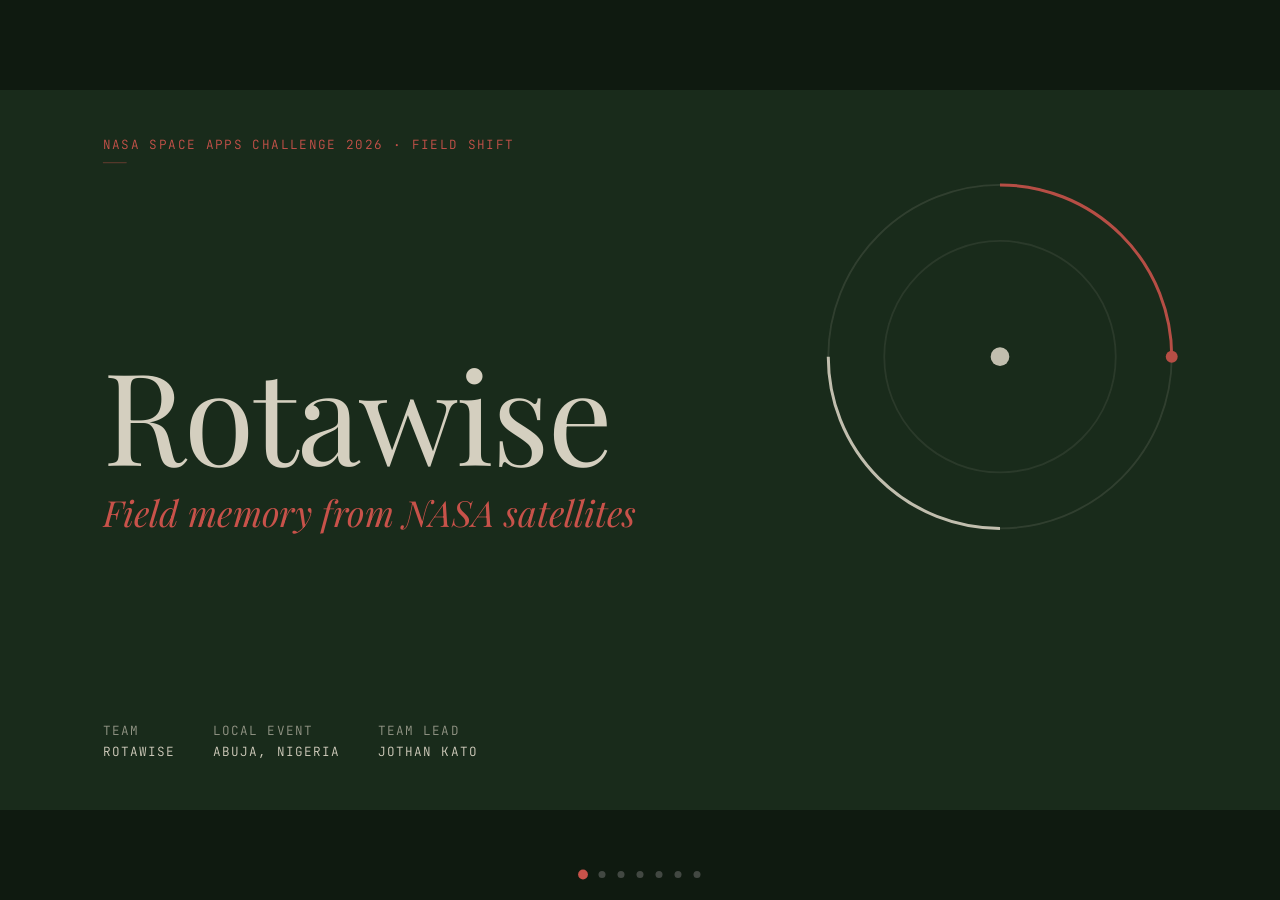
==== deck/index.html @ 4f4752ab "Add pitch deck" ====
<!DOCTYPE html>
<html lang="en">
<head>
<meta charset="UTF-8">
<meta name="viewport" content="width=device-width, initial-scale=1.0">
<title>Rotawise · NASA Space Apps 2026</title>
<meta name="description" content="Rotawise: field memory from NASA satellites. Crop rotation advice for Nigerian smallholder farms, on any phone.">
<link rel="preconnect" href="https://fonts.googleapis.com">
<link rel="preconnect" href="https://fonts.gstatic.com" crossorigin>
<link href="https://fonts.googleapis.com/css2?family=Playfair+Display:ital,wght@0,400;1,400&family=Jost:wght@300;400&family=JetBrains+Mono:wght@300;400&display=swap" rel="stylesheet">
<style>
/* ===========================================
   FIXED 16:9 STAGE: MANDATORY BASE STYLES
   (frontend-slides viewport-base.css, included in full)
   =========================================== */
html, body { width: 100%; height: 100%; margin: 0; overflow: hidden; background: var(--stage-bg, #000); }
.deck-viewport { position: fixed; inset: 0; overflow: hidden; background: var(--stage-bg, #000); }
.deck-stage { position: absolute; left: 0; top: 0; width: 1920px; height: 1080px; overflow: hidden; transform-origin: 0 0; background: var(--slide-bg, #fff); }
.slide { position: absolute; inset: 0; width: 1920px; height: 1080px; overflow: hidden; display: block; visibility: hidden; opacity: 0; pointer-events: none; background: var(--slide-bg, #fff); }
.slide.active, .slide.visible { visibility: visible; opacity: 1; pointer-events: auto; z-index: 1; }
img, video, canvas, svg { max-width: 100%; max-height: 100%; }
.deck-controls { position: fixed; left: 50%; bottom: 22px; transform: translateX(-50%); z-index: 1000; }
@media print {
  html, body { width: 1920px; height: auto; overflow: visible; background: #fff; }
  .deck-viewport { position: static; overflow: visible; background: #fff; }
  .deck-stage { position: static; width: auto; height: auto; transform: none !important; background: none; }
  .slide { position: relative; display: block !important; visibility: visible !important; opacity: 1 !important; pointer-events: auto !important; width: 1920px; height: 1080px; break-after: page; page-break-after: always; }
  .slide:last-child { break-after: auto; page-break-after: auto; }
  .deck-controls { display: none !important; }
  [data-anim] { opacity: 1 !important; transform: none !important; clip-path: none !important; }
}
@media (prefers-reduced-motion: reduce) {
  *, *::before, *::after { animation-duration: 0.01ms !important; transition-duration: 0.2s !important; }
}

/* === THEME TOKENS (Grove) === */
:root {
  --stage-bg: #0f1a10;
  --bg: #192b1b; --bg-alt: #1e3221; --bg-light: #e8e4d6;
  --fg: #d4cfbf; --fg-2: rgba(212,207,191,.66); --fg-3: rgba(212,207,191,.34);
  --fg-light: #192b1b; --fg-light-2: rgba(25,43,27,.66);
  --accent: #c8524a; --accent-light: #b2453e;
  --border: rgba(212,207,191,.14); --border-light: rgba(25,43,27,.16);
  --serif: 'Playfair Display', Georgia, serif;
  --sans: 'Jost', system-ui, sans-serif;
  --mono: 'JetBrains Mono', monospace;
  --pad-x: 154px; --pad-y: 72px;
  --ease-enter: cubic-bezier(0.16, 1, 0.3, 1);
}

/* === SLIDE SURFACES === */
.slide { --slide-bg: var(--bg); background: var(--bg); color: var(--fg); font-family: var(--sans); font-weight: 300; }
.slide.light { --slide-bg: var(--bg-light); background: var(--bg-light); color: var(--fg-light); }
.frame { position: absolute; inset: 0; padding: var(--pad-y) var(--pad-x); display: flex; flex-direction: column; }

/* === CHROME: top and foot hairline bars === */
.chrome, .foot { display: flex; justify-content: space-between; font: 300 17px/1 var(--mono); letter-spacing: .14em; text-transform: uppercase; color: var(--fg-2); }
.chrome { padding-bottom: 22px; border-bottom: 1px solid var(--border); }
.foot { padding-top: 22px; border-top: 1px solid var(--border); margin-top: auto; }
.light .chrome, .light .foot { color: var(--fg-light-2); border-color: var(--border-light); }
.body { flex: 1; display: flex; flex-direction: column; justify-content: center; gap: 40px; padding: 36px 0; }

/* === TYPE === */
h1, h2, h3, .stat-v, .num-wm { font-family: var(--serif); font-weight: 400; margin: 0; letter-spacing: -0.01em; }
h1 em, h2 em, h3 em { font-style: italic; color: var(--accent); }
.light h1 em, .light h2 em { color: var(--accent-light); }
.display { font-size: 192px; line-height: 1; }
h1 { font-size: 104px; line-height: 1.08; }
h2 { font-size: 66px; line-height: 1.14; }
h3 { font-size: 38px; line-height: 1.25; }
p { margin: 0; }
.lead { font-size: 31px; line-height: 1.6; color: var(--fg-2); max-width: 1320px; }
.light .lead { color: var(--fg-light-2); }
.kick { display: flex; flex-direction: column; gap: 18px; }
.kicker { font: 300 19px/1 var(--mono); letter-spacing: .16em; text-transform: uppercase; color: var(--accent); }
.light .kicker { color: var(--accent-light); }
.rule { width: 36px; height: 1px; background: var(--accent); }
.small { font-size: 23px; line-height: 1.55; color: var(--fg-2); }
.light .small { color: var(--fg-light-2); }
.mono { font-family: var(--mono); letter-spacing: .12em; text-transform: uppercase; }

/* === WATERMARK NUMERAL === */
.num-wm { position: absolute; right: var(--pad-x); bottom: -60px; font-size: 360px; line-height: 1; color: rgba(212,207,191,.06); pointer-events: none; }
.light .num-wm { color: rgba(25,43,27,.06); }

/* === COVER === */
.cover .frame { justify-content: space-between; }
.cover .tag { font-family: var(--serif); font-style: italic; font-size: 54px; color: var(--accent); margin-top: 18px; }
.cover .meta { display: flex; gap: 56px; font: 300 19px/1.6 var(--mono); letter-spacing: .14em; text-transform: uppercase; color: var(--fg-2); }
.cover .meta b { display: block; font-weight: 300; color: var(--fg); }
.orbit { position: absolute; right: 140px; top: 120px; width: 560px; height: 560px; opacity: .9; }

/* === STATS === */
.stats { display: grid; grid-template-columns: repeat(3, 1fr); gap: 72px; }
.stat { display: flex; flex-direction: column; gap: 18px; padding-bottom: 28px; border-bottom: 1px solid var(--border); }
.light .stat { border-color: var(--border-light); }
.stat-v { font-size: 86px; line-height: 1; color: var(--accent); letter-spacing: -0.02em; }
.light .stat-v { color: var(--accent-light); }
.stat-l { font: 300 18px/1.6 var(--mono); letter-spacing: .12em; text-transform: uppercase; color: var(--fg-2); }
.light .stat-l { color: var(--fg-light-2); }

/* === STEPS (how it works) === */
.steps { display: grid; grid-template-columns: repeat(4, 1fr); gap: 0; border-top: 1px solid var(--border); }
.step { padding: 36px 40px 0 0; display: flex; flex-direction: column; gap: 16px; }
.step + .step { padding-left: 40px; border-left: 1px solid var(--border); }
.step .ord { font: 300 18px/1 var(--mono); letter-spacing: .2em; color: var(--accent); }
.step p { font-size: 24px; line-height: 1.6; color: var(--fg-2); }
.step .src { font: 300 16px/1.5 var(--mono); letter-spacing: .12em; text-transform: uppercase; color: var(--fg); }

/* === DASH LIST === */
.dash { list-style: none; margin: 0; padding: 0; display: grid; gap: 14px; }
.dash li { display: grid; grid-template-columns: 52px 1fr; font-size: 28px; line-height: 1.5; }
.dash li::before { content: "—"; font-family: var(--mono); color: var(--accent); }
.light .dash li::before { color: var(--accent-light); }

/* === EXPERIENCE: phone === */
.split { display: grid; grid-template-columns: 1fr 560px; gap: 120px; align-items: center; }
.phone { background: #10180f; border: 1px solid var(--border); padding: 40px 34px 34px; }
.phone .bar { font: 300 15px/1 var(--mono); letter-spacing: .14em; color: var(--fg-3); text-transform: uppercase; display: flex; justify-content: space-between; margin-bottom: 22px; }
.screen { background: #c9d6b8; color: #1d2414; padding: 30px; font: 400 24px/1.45 var(--mono); }
.phone .cap { margin-top: 18px; font: 300 16px/1.5 var(--mono); letter-spacing: .1em; text-transform: uppercase; color: var(--fg-3); }

/* === DATA TABLE === */
.tbl { width: 100%; border-collapse: collapse; }
.tbl th { text-align: left; font: 300 17px/1 var(--mono); letter-spacing: .14em; text-transform: uppercase; color: var(--accent-light); padding: 0 0 18px; border-bottom: 1px solid var(--fg-light); }
.tbl td { font-size: 27px; line-height: 1.4; padding: 18px 40px 18px 0; border-bottom: 1px solid var(--border-light); }
.tbl td:first-child { font-family: var(--serif); font-size: 31px; width: 640px; }

/* === CLOSING === */
.cols { display: grid; grid-template-columns: repeat(3, 1fr); gap: 72px; }
.col { display: flex; flex-direction: column; gap: 16px; padding-top: 28px; border-top: 1px solid var(--border); }
.col p { font-size: 25px; line-height: 1.6; color: var(--fg-2); }
.links { font: 300 21px/1.6 var(--mono); letter-spacing: .1em; color: var(--fg); }
.links span { color: var(--accent); }

/* === ENTRANCE ANIMATION SYSTEM: [data-anim] + [data-delay] === */
[data-anim] { opacity: 0; transition: opacity .7s var(--ease-enter), transform .7s var(--ease-enter), clip-path .9s var(--ease-enter); }
[data-anim="fade-up"] { transform: translateY(28px); }
[data-anim="scale-in"] { transform: scale(.94); }
.slide.active [data-anim] { opacity: 1; transform: none; clip-path: inset(0 0 0 0); }
[data-delay="1"] { transition-delay: .08s; } [data-delay="2"] { transition-delay: .18s; }
[data-delay="3"] { transition-delay: .3s; }  [data-delay="4"] { transition-delay: .44s; }
[data-delay="5"] { transition-delay: .6s; }  [data-delay="6"] { transition-delay: .78s; }
.orbit .arc { stroke-dasharray: 520; stroke-dashoffset: 520; transition: stroke-dashoffset 1.6s var(--ease-enter) .4s; }
.slide.active .orbit .arc { stroke-dashoffset: 0; }

/* === NAV DOTS + EDIT (outside the slide design) === */
.dots { display: flex; gap: 12px; }
.dots button { width: 7px; height: 7px; padding: 0; border: 0; border-radius: 50%; background: rgba(128,128,128,.45); cursor: pointer; transition: transform .3s, background .3s; }
.dots button.on { background: #c8524a; transform: scale(1.4); }
.edit-hotzone { position: fixed; top: 0; left: 0; width: 80px; height: 80px; z-index: 10000; }
.edit-toggle { position: fixed; top: 16px; left: 16px; opacity: 0; pointer-events: none; transition: opacity .3s; z-index: 10001; background: #e8e4d6; border: 0; padding: 8px 12px; font: 13px var(--mono); cursor: pointer; }
.edit-toggle.show, .edit-toggle.active { opacity: 1; pointer-events: auto; }
[contenteditable="true"]:focus { outline: 1px dashed var(--accent); }
</style>
</head>
<body>
<div class="deck-viewport">
<main class="deck-stage" id="deckStage">

<!-- === SLIDE 1: COVER === -->
<section class="slide cover active" aria-label="Rotawise">
  <svg class="orbit" viewBox="0 0 200 200" aria-hidden="true">
    <circle cx="100" cy="100" r="92" fill="none" stroke="rgba(212,207,191,.14)" stroke-width="1"/>
    <circle cx="100" cy="100" r="62" fill="none" stroke="rgba(212,207,191,.10)" stroke-width="1"/>
    <path class="arc" d="M100 8 A92 92 0 0 1 192 100" fill="none" stroke="#c8524a" stroke-width="1.6"/>
    <path class="arc" d="M100 192 A92 92 0 0 1 8 100" fill="none" stroke="#d4cfbf" stroke-width="1.6"/>
    <circle cx="192" cy="100" r="3.2" fill="#c8524a"/>
    <circle cx="100" cy="100" r="5" fill="#d4cfbf"/>
  </svg>
  <div class="frame">
    <div class="kick" data-anim="fade-in"><span class="kicker">NASA Space Apps Challenge 2026 · Field Shift</span><span class="rule"></span></div>
    <div>
      <h1 class="display" data-anim="fade-up" data-delay="1">Rotawise</h1>
      <p class="tag" data-anim="fade-up" data-delay="2">Field memory from NASA satellites</p>
    </div>
    <div class="meta" data-anim="fade-in" data-delay="4">
      <div>Team<b>Rotawise</b></div>
      <div>Local event<b>Abuja, Nigeria</b></div>
      <div>Team lead<b>Jothan Kato</b></div>
    </div>
  </div>
</section>

<!-- === SLIDE 2: THE PROBLEM === -->
<section class="slide" aria-label="The problem">
  <div class="frame">
    <div class="chrome"><span>Rotawise</span><span>The problem</span></div>
    <div class="body">
      <div class="kick" data-anim="fade-in"><span class="kicker">The problem</span><span class="rule"></span></div>
      <h2 data-anim="fade-up" data-delay="1">Same field, same crop, <em>season after season.</em></h2>
      <p class="lead" data-anim="fade-up" data-delay="2">Savanna smallholders plant maize on the same land year after year. The soil tires, Striga weed spreads and fertilizer keeps getting dearer, and no one tells the farmer what to change on their own plot.</p>
      <div class="stats">
        <div class="stat" data-anim="fade-up" data-delay="3"><span class="stat-v">&lt;2 t/ha</span><span class="stat-l">Mean maize yield, Guinea savanna</span></div>
        <div class="stat" data-anim="fade-up" data-delay="4"><span class="stat-v">70–100%</span><span class="stat-l">Losses farmers report from Striga</span></div>
        <div class="stat" data-anim="fade-up" data-delay="5"><span class="stat-v">₦50,000+</span><span class="stat-l">One 50 kg bag of urea</span></div>
      </div>
    </div>
    <div class="foot"><span>Heliyon 2022 · Striga farmer surveys, N. Nigeria · market reports 2025–26</span><span>02 / 07</span></div>
  </div>
</section>

<!-- === SLIDE 3: HOW IT WORKS === -->
<section class="slide" aria-label="How Rotawise works">
  <div class="frame">
    <div class="chrome"><span>Rotawise</span><span>How it works</span></div>
    <div class="body">
      <div class="kick" data-anim="fade-in"><span class="kicker">How it works</span><span class="rule"></span></div>
      <h2 data-anim="fade-up" data-delay="1">We read each farm's history <em>from orbit.</em></h2>
      <div class="steps">
        <div class="step" data-anim="fade-up" data-delay="2"><span class="ord">01</span><h3>Field memory</h3><p>Every 30 m image since 2020 classes each season as cereal-like, legume-like or bare, with a confidence score.</p><span class="src">NASA HLS</span></div>
        <div class="step" data-anim="fade-up" data-delay="3"><span class="ord">02</span><h3>Soil fatigue</h3><p>A 0 to 100 score from the run of cereal seasons, the greenness trend, and soil carbon, nitrogen and pH.</p><span class="src">NASA HLS · SoilGrids</span></div>
        <div class="step" data-anim="fade-up" data-delay="4"><span class="ord">03</span><h3>Climate test</h3><p>Rain onset, dry spells and heat today, and season rain and hot days projected for the 2040s.</p><span class="src">NASA POWER · NEX-GDDP-CMIP6</span></div>
        <div class="step" data-anim="fade-up" data-delay="5"><span class="ord">04</span><h3>Rotation choice</h3><p>The farmer's current rotation against three or more others, each with its reasons, evidence, naira, gaps and risks.</p><span class="src">Nigerian field trials</span></div>
      </div>
    </div>
    <div class="foot"><span>Every number traces to a NASA dataset or a published trial</span><span>03 / 07</span></div>
  </div>
</section>

<!-- === SLIDE 4: THE EXPERIENCE === -->
<section class="slide" aria-label="What users get">
  <div class="frame">
    <div class="chrome"><span>Rotawise</span><span>What users get</span></div>
    <div class="body">
      <div class="split">
        <div style="display:flex;flex-direction:column;gap:36px;">
          <div class="kick" data-anim="fade-in"><span class="kicker">What users get</span><span class="rule"></span></div>
          <h2 data-anim="fade-up" data-delay="1">One clear answer, <em>on any phone.</em></h2>
          <ul class="dash" data-anim="fade-up" data-delay="2">
            <li>Farmers dial a USSD code and get advice in Hausa or English, no smartphone or data needed</li>
            <li>Extension officers plan whole communities on a web dashboard with a map</li>
            <li>Prices are editable, so the naira figures stay true to the local market</li>
          </ul>
        </div>
        <div class="phone" data-anim="scale-in" data-delay="3">
          <div class="bar"><span>USSD</span><span>Rotawise</span></div>
          <div class="screen">Plant SOYBEAN next season, then maize. Saves 0.6-2.4 bags urea/ha (N30-N120k). Cuts Striga up to 76%. Confirm with your extension agent.</div>
          <p class="cap">Live reply · Zaria pilot farm · urea ₦50,000/bag</p>
        </div>
      </div>
    </div>
    <div class="foot"><span>Live at rotawise-five.vercel.app</span><span>04 / 07</span></div>
  </div>
</section>

<!-- === SLIDE 5: NASA DATA (light page) === -->
<section class="slide light" aria-label="NASA data">
  <div class="frame">
    <div class="chrome"><span>Rotawise</span><span>NASA data</span></div>
    <div class="body">
      <div class="kick" data-anim="fade-in"><span class="kicker">The data</span><span class="rule" style="background:var(--accent-light)"></span></div>
      <h2 data-anim="fade-up" data-delay="1">Built on open <em>NASA Earth observations.</em></h2>
      <table class="tbl" data-anim="fade-up" data-delay="2">
        <tr><th>Dataset</th><th>What it tells us</th></tr>
        <tr><td>HLS L30 + S30</td><td>Season by season greenness of each plot since 2020 (includes ESA Sentinel 2)</td></tr>
        <tr><td>NASA POWER</td><td>Season rain, rain onset, the longest dry spell, days above 35 °C</td></tr>
        <tr><td>NEX-GDDP-CMIP6</td><td>Season rain and heat projected for the 2040s, two climate models</td></tr>
        <tr><td>ESA WorldCover</td><td>Confirms every pilot point sits on real cropland</td></tr>
        <tr><td>ISRIC SoilGrids</td><td>Soil organic carbon, nitrogen and pH</td></tr>
      </table>
      <p class="small" data-anim="fade-in" data-delay="3">Pulled for five pilot farms in Kaduna, Kano, Niger, Plateau and the FCT: 1,824 cloud free satellite readings, ten seasons of weather and 2040s projections. Four of the five show cereal planted season after season, with soil fatigue between 52 and 60.</p>
    </div>
    <div class="foot"><span>Satellites remember every season so the farmer doesn't have to</span><span>05 / 07</span></div>
  </div>
</section>

<!-- === SLIDE 6: IMPACT === -->
<section class="slide" aria-label="Impact per hectare">
  <div class="num-wm" aria-hidden="true" style="bottom:90px;">₦</div>
  <div class="frame">
    <div class="chrome"><span>Rotawise</span><span>Impact</span></div>
    <div class="body">
      <div class="kick" data-anim="fade-in"><span class="kicker">Impact per hectare</span><span class="rule"></span></div>
      <h2 data-anim="fade-up" data-delay="1">A legume break <em>pays the farmer back.</em></h2>
      <div class="stats">
        <div class="stat" data-anim="fade-up" data-delay="2"><span class="stat-v">2.4 bags</span><span class="stat-l">Urea saved when soybean comes before maize · about ₦120,000</span></div>
        <div class="stat" data-anim="fade-up" data-delay="3"><span class="stat-v">+68%</span><span class="stat-l">Maize yield after soybean vs continuous maize</span></div>
        <div class="stat" data-anim="fade-up" data-delay="4"><span class="stat-v">−76%</span><span class="stat-l">Striga after two legume seasons</span></div>
      </div>
      <p class="small" data-anim="fade-in" data-delay="5">Upper values for the northern Guinea savanna. Rotawise shows ranges by zone, so drier northern farms see the smaller gains they can really expect.</p>
    </div>
    <div class="foot"><span>NJSER 2008 · Yusuf et al. 2009 · Kureh, Kamara &amp; Tarfa 2006</span><span>06 / 07</span></div>
  </div>
</section>

<!-- === SLIDE 7: CLOSING === -->
<section class="slide cover" aria-label="Honest by design, and what's next">
  <div class="num-wm" aria-hidden="true">07</div>
  <div class="frame">
    <div class="kick" data-anim="fade-in"><span class="kicker">Honest by design · What's next</span><span class="rule"></span></div>
    <h1 data-anim="fade-up" data-delay="1">Built to support farmers, <em>not to guess for them.</em></h1>
    <div class="cols">
      <div class="col" data-anim="fade-up" data-delay="2"><h3>Honest</h3><p>Season types, never crop names. A confidence score on every reading, and the farmer confirms past crops before acting.</p></div>
      <div class="col" data-anim="fade-up" data-delay="3"><h3>Next</h3><p>Test against labelled fields, pilot with extension services in five LGAs, then add Hausa voice, Yoruba and Igbo.</p></div>
      <div class="col" data-anim="fade-up" data-delay="4"><h3>Open</h3><p>Free and open source under Apache 2.0, ready for any West African farm NASA observes.</p></div>
    </div>
    <p class="links" data-anim="fade-in" data-delay="5"><span>→</span> rotawise-five.vercel.app &nbsp;&nbsp; <span>→</span> github.com/Jothankato05/Rotawise</p>
  </div>
</section>

</main>
</div>

<nav class="deck-controls"><div class="dots" id="dots"></div></nav>
<div class="edit-hotzone"></div>
<button class="edit-toggle" id="editToggle" title="Edit mode (E)">EDIT</button>

<script>
/* === DECK CONTROLLER: fixed-stage scaling + navigation === */
class Deck {
  constructor() {
    this.stage = document.getElementById('deckStage');
    this.slides = [...document.querySelectorAll('.slide')];
    this.i = 0;
    this.dots = document.getElementById('dots');
    this.slides.forEach((_, n) => {
      const b = document.createElement('button');
      b.setAttribute('aria-label', 'Go to slide ' + (n + 1));
      b.addEventListener('click', () => this.go(n));
      this.dots.appendChild(b);
    });
    const scale = () => {
      const f = Math.min(innerWidth / 1920, innerHeight / 1080);
      const x = (innerWidth - 1920 * f) / 2, y = (innerHeight - 1080 * f) / 2;
      this.stage.style.transform = `translate(${x}px, ${y}px) scale(${f})`;
    };
    scale(); addEventListener('resize', scale);
    document.addEventListener('keydown', (e) => {
      if (e.target.isContentEditable) return;
      if (['ArrowRight', 'ArrowDown', 'PageDown', ' '].includes(e.key)) { e.preventDefault(); this.go(this.i + 1); }
      if (['ArrowLeft', 'ArrowUp', 'PageUp'].includes(e.key)) { e.preventDefault(); this.go(this.i - 1); }
      if (e.key === 'Home') this.go(0);
      if (e.key === 'End') this.go(this.slides.length - 1);
    });
    let sx = null;
    addEventListener('touchstart', (e) => { sx = e.touches[0].clientX; }, { passive: true });
    addEventListener('touchend', (e) => {
      if (sx === null) return;
      const dx = e.changedTouches[0].clientX - sx;
      if (Math.abs(dx) > 40) this.go(this.i + (dx < 0 ? 1 : -1));
      sx = null;
    });
    document.querySelector('.deck-stage').addEventListener('click', (e) => {
      if (editor.isActive || e.target.closest('a,button')) return;
      this.go(this.i + 1);
    });
    const h = parseInt(location.hash.replace('#', ''), 10);
    this.go(Number.isFinite(h) ? h - 1 : 0, true);
  }
  go(n, first) {
    n = Math.max(0, Math.min(this.slides.length - 1, n));
    if (n === this.i && !first) return;
    this.slides[this.i].classList.remove('active');
    this.i = n;
    const s = this.slides[n];
    void s.offsetWidth;
    s.classList.add('active');
    [...this.dots.children].forEach((d, k) => d.classList.toggle('on', k === n));
    history.replaceState(null, '', '#' + (n + 1));
  }
}
/* === INLINE EDITING: hover top-left or press E === */
const editor = {
  isActive: false,
  toggleEditMode() {
    this.isActive = !this.isActive;
    document.querySelectorAll('.slide h1, .slide h2, .slide h3, .slide p, .slide li, .slide td, .slide .stat-v, .slide .stat-l, .slide .screen, .slide .meta b')
      .forEach((el) => el.setAttribute('contenteditable', String(this.isActive)));
    btn.classList.toggle('active', this.isActive);
    btn.textContent = this.isActive ? 'DONE' : 'EDIT';
  },
};
const btn = document.getElementById('editToggle');
const deck = new Deck();
const hot = document.querySelector('.edit-hotzone');
let hideT;
hot.addEventListener('mouseenter', () => { clearTimeout(hideT); btn.classList.add('show'); });
hot.addEventListener('mouseleave', () => { hideT = setTimeout(() => { if (!editor.isActive) btn.classList.remove('show'); }, 400); });
btn.addEventListener('mouseenter', () => clearTimeout(hideT));
btn.addEventListener('click', () => editor.toggleEditMode());
document.addEventListener('keydown', (e) => {
  if ((e.key === 'e' || e.key === 'E') && !e.target.isContentEditable) editor.toggleEditMode();
});
</script>
</body>
</html>
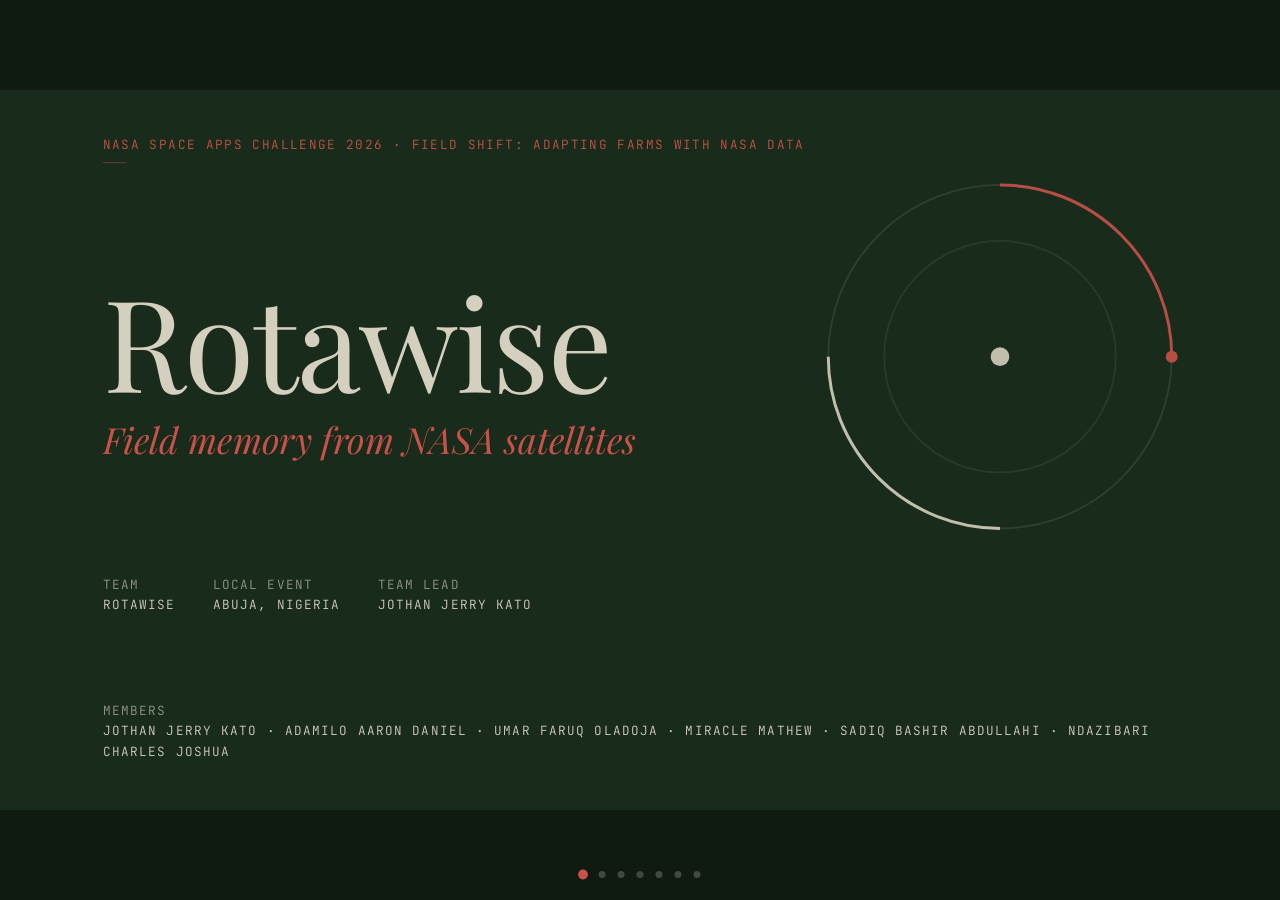
==== commit 3dafc9de: "List team members on the cover slide" ====
--- a/deck/index.html
+++ b/deck/index.html
@@ -169,7 +169,7 @@
     <circle cx="100" cy="100" r="5" fill="#d4cfbf"/>
   </svg>
   <div class="frame">
-    <div class="kick" data-anim="fade-in"><span class="kicker">NASA Space Apps Challenge 2026 · Field Shift</span><span class="rule"></span></div>
+    <div class="kick" data-anim="fade-in"><span class="kicker">NASA Space Apps Challenge 2026 · Field Shift: Adapting Farms with NASA Data</span><span class="rule"></span></div>
     <div>
       <h1 class="display" data-anim="fade-up" data-delay="1">Rotawise</h1>
       <p class="tag" data-anim="fade-up" data-delay="2">Field memory from NASA satellites</p>
@@ -177,8 +177,9 @@
     <div class="meta" data-anim="fade-in" data-delay="4">
       <div>Team<b>Rotawise</b></div>
       <div>Local event<b>Abuja, Nigeria</b></div>
-      <div>Team lead<b>Jothan Kato</b></div>
-    </div>
+      <div>Team lead<b>Jothan Jerry Kato</b></div>
+    </div>
+    <p class="meta" data-anim="fade-in" data-delay="5" style="margin-top:-40px;display:block;">Members<b>Jothan Jerry Kato · Adamilo Aaron Daniel · Umar Faruq Oladoja · Miracle Mathew · Sadiq Bashir Abdullahi · Ndazibari Charles Joshua</b></p>
   </div>
 </section>
 
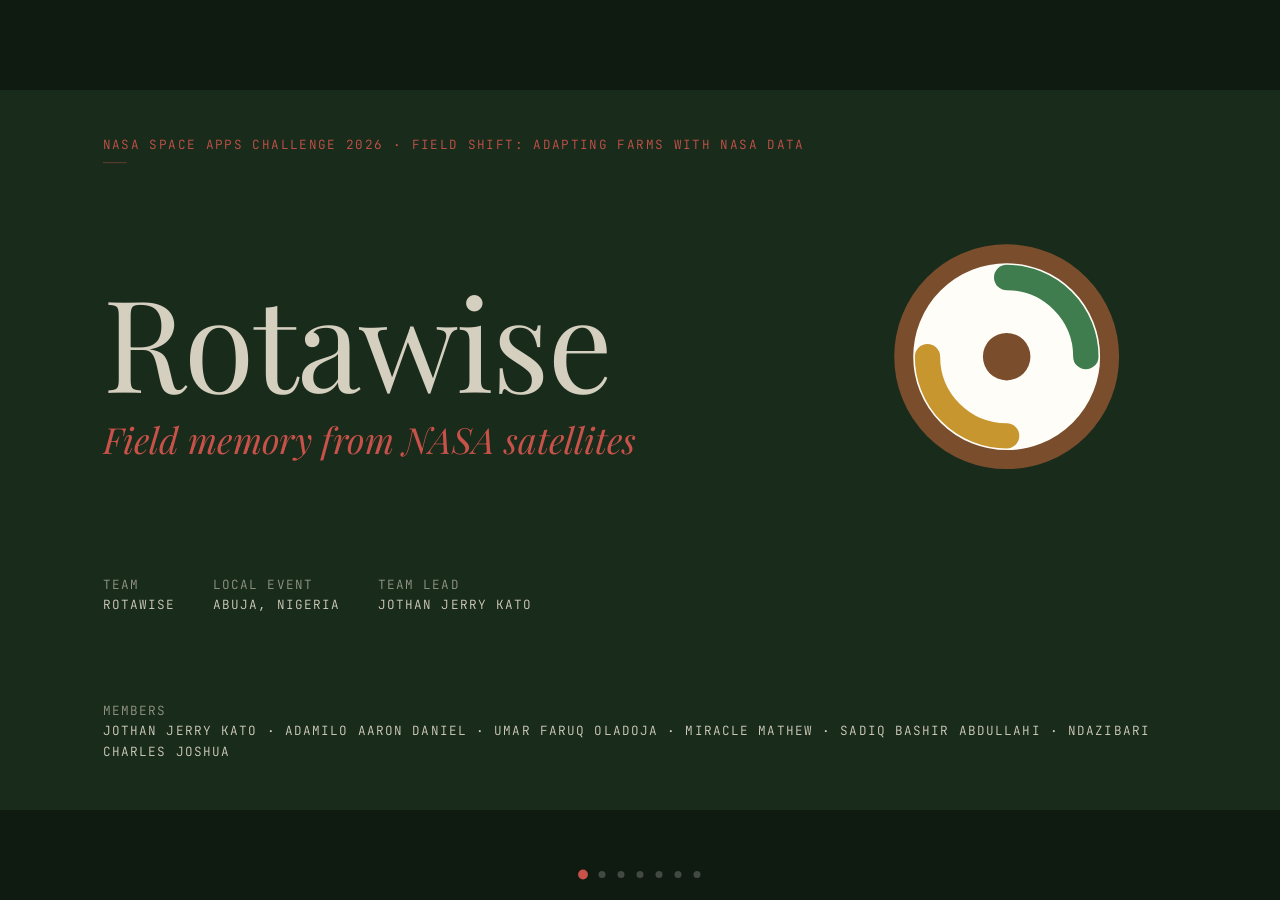
==== commit 8bdc11dd: "Use the Rotawise mark across the deck, privacy page and README" ====
--- a/deck/index.html
+++ b/deck/index.html
@@ -5,6 +5,7 @@
 <meta name="viewport" content="width=device-width, initial-scale=1.0">
 <title>Rotawise · NASA Space Apps 2026</title>
 <meta name="description" content="Rotawise: field memory from NASA satellites. Crop rotation advice for Nigerian smallholder farms, on any phone.">
+<link rel="icon" href="favicon.svg" type="image/svg+xml">
 <link rel="preconnect" href="https://fonts.googleapis.com">
 <link rel="preconnect" href="https://fonts.gstatic.com" crossorigin>
 <link href="https://fonts.googleapis.com/css2?family=Playfair+Display:ital,wght@0,400;1,400&family=Jost:wght@300;400&family=JetBrains+Mono:wght@300;400&display=swap" rel="stylesheet">
@@ -55,7 +56,9 @@
 
 /* === CHROME: top and foot hairline bars === */
 .chrome, .foot { display: flex; justify-content: space-between; font: 300 17px/1 var(--mono); letter-spacing: .14em; text-transform: uppercase; color: var(--fg-2); }
-.chrome { padding-bottom: 22px; border-bottom: 1px solid var(--border); }
+.brand { display:inline-flex; align-items:center; gap:14px; }
+.brand svg { width:28px; height:28px; }
+.chrome { align-items:center; padding-bottom: 22px; border-bottom: 1px solid var(--border); }
 .foot { padding-top: 22px; border-top: 1px solid var(--border); margin-top: auto; }
 .light .chrome, .light .foot { color: var(--fg-light-2); border-color: var(--border-light); }
 .body { flex: 1; display: flex; flex-direction: column; justify-content: center; gap: 40px; padding: 36px 0; }
@@ -88,7 +91,7 @@
 .cover .tag { font-family: var(--serif); font-style: italic; font-size: 54px; color: var(--accent); margin-top: 18px; }
 .cover .meta { display: flex; gap: 56px; font: 300 19px/1.6 var(--mono); letter-spacing: .14em; text-transform: uppercase; color: var(--fg-2); }
 .cover .meta b { display: block; font-weight: 300; color: var(--fg); }
-.orbit { position: absolute; right: 140px; top: 120px; width: 560px; height: 560px; opacity: .9; }
+.orbit { position: absolute; right: 220px; top: 210px; width: 380px; height: 380px; }
 
 /* === STATS === */
 .stats { display: grid; grid-template-columns: repeat(3, 1fr); gap: 72px; }
@@ -109,6 +112,7 @@
 
 /* === DASH LIST === */
 .dash { list-style: none; margin: 0; padding: 0; display: grid; gap: 14px; }
+.dash li span { display:block; }
 .dash li { display: grid; grid-template-columns: 52px 1fr; font-size: 28px; line-height: 1.5; }
 .dash li::before { content: "—"; font-family: var(--mono); color: var(--accent); }
 .light .dash li::before { color: var(--accent-light); }
@@ -125,6 +129,8 @@
 .tbl th { text-align: left; font: 300 17px/1 var(--mono); letter-spacing: .14em; text-transform: uppercase; color: var(--accent-light); padding: 0 0 18px; border-bottom: 1px solid var(--fg-light); }
 .tbl td { font-size: 27px; line-height: 1.4; padding: 18px 40px 18px 0; border-bottom: 1px solid var(--border-light); }
 .tbl td:first-child { font-family: var(--serif); font-size: 31px; width: 640px; }
+.tbl4 td { font-size: 24px; padding: 16px 32px 16px 0; }
+.tbl4 td:first-child { font-size: 28px; width: 400px; }
 
 /* === CLOSING === */
 .cols { display: grid; grid-template-columns: repeat(3, 1fr); gap: 72px; }
@@ -141,7 +147,7 @@
 [data-delay="1"] { transition-delay: .08s; } [data-delay="2"] { transition-delay: .18s; }
 [data-delay="3"] { transition-delay: .3s; }  [data-delay="4"] { transition-delay: .44s; }
 [data-delay="5"] { transition-delay: .6s; }  [data-delay="6"] { transition-delay: .78s; }
-.orbit .arc { stroke-dasharray: 520; stroke-dashoffset: 520; transition: stroke-dashoffset 1.6s var(--ease-enter) .4s; }
+.orbit .arc { stroke-dasharray: 16; stroke-dashoffset: 16; transition: stroke-dashoffset 1.6s var(--ease-enter) .4s; }
 .slide.active .orbit .arc { stroke-dashoffset: 0; }
 
 /* === NAV DOTS + EDIT (outside the slide design) === */
@@ -160,13 +166,11 @@
 
 <!-- === SLIDE 1: COVER === -->
 <section class="slide cover active" aria-label="Rotawise">
-  <svg class="orbit" viewBox="0 0 200 200" aria-hidden="true">
-    <circle cx="100" cy="100" r="92" fill="none" stroke="rgba(212,207,191,.14)" stroke-width="1"/>
-    <circle cx="100" cy="100" r="62" fill="none" stroke="rgba(212,207,191,.10)" stroke-width="1"/>
-    <path class="arc" d="M100 8 A92 92 0 0 1 192 100" fill="none" stroke="#c8524a" stroke-width="1.6"/>
-    <path class="arc" d="M100 192 A92 92 0 0 1 8 100" fill="none" stroke="#d4cfbf" stroke-width="1.6"/>
-    <circle cx="192" cy="100" r="3.2" fill="#c8524a"/>
-    <circle cx="100" cy="100" r="5" fill="#d4cfbf"/>
+  <svg class="orbit" viewBox="0 0 32 32" aria-hidden="true">
+    <circle cx="16" cy="16" r="13" fill="#fffdf8" stroke="#7a4e2d" stroke-width="2.4"/>
+    <path class="arc" d="M16 6A10 10 0 0 1 26 16" fill="none" stroke="#3f7d4e" stroke-width="3.2" stroke-linecap="round"/>
+    <path class="arc" d="M16 26A10 10 0 0 1 6 16" fill="none" stroke="#c8962e" stroke-width="3.2" stroke-linecap="round"/>
+    <circle cx="16" cy="16" r="3" fill="#7a4e2d"/>
   </svg>
   <div class="frame">
     <div class="kick" data-anim="fade-in"><span class="kicker">NASA Space Apps Challenge 2026 · Field Shift: Adapting Farms with NASA Data</span><span class="rule"></span></div>
@@ -186,52 +190,54 @@
 <!-- === SLIDE 2: THE PROBLEM === -->
 <section class="slide" aria-label="The problem">
   <div class="frame">
-    <div class="chrome"><span>Rotawise</span><span>The problem</span></div>
+    <div class="chrome"><span class="brand"><svg viewBox="0 0 32 32" aria-hidden="true"><circle cx="16" cy="16" r="13" fill="#fffdf8" stroke="#7a4e2d" stroke-width="2.4"/><path d="M16 6A10 10 0 0 1 26 16" fill="none" stroke="#3f7d4e" stroke-width="3.2" stroke-linecap="round"/><path d="M16 26A10 10 0 0 1 6 16" fill="none" stroke="#c8962e" stroke-width="3.2" stroke-linecap="round"/><circle cx="16" cy="16" r="3" fill="#7a4e2d"/></svg>Rotawise</span><span>The problem</span></div>
     <div class="body">
       <div class="kick" data-anim="fade-in"><span class="kicker">The problem</span><span class="rule"></span></div>
       <h2 data-anim="fade-up" data-delay="1">Same field, same crop, <em>season after season.</em></h2>
-      <p class="lead" data-anim="fade-up" data-delay="2">Savanna smallholders plant maize on the same land year after year. The soil tires, Striga weed spreads and fertilizer keeps getting dearer, and no one tells the farmer what to change on their own plot.</p>
+      <p class="lead" data-anim="fade-up" data-delay="2">Savanna smallholders plant maize on the same land year after year. The soil tires, Striga weed spreads and fertilizer keeps getting dearer. Extension advice is generic, there are too few agents, and no one tells the farmer what to change on their own plot.</p>
       <div class="stats">
         <div class="stat" data-anim="fade-up" data-delay="3"><span class="stat-v">&lt;2 t/ha</span><span class="stat-l">Mean maize yield, Guinea savanna</span></div>
         <div class="stat" data-anim="fade-up" data-delay="4"><span class="stat-v">70–100%</span><span class="stat-l">Losses farmers report from Striga</span></div>
         <div class="stat" data-anim="fade-up" data-delay="5"><span class="stat-v">₦50,000+</span><span class="stat-l">One 50 kg bag of urea</span></div>
       </div>
+      <p class="small" data-anim="fade-in" data-delay="6">Who it hurts most: smallholders on 0.5 to 2 hectares in the northern and middle belt savanna, most with a basic phone and no data.</p>
     </div>
     <div class="foot"><span>Heliyon 2022 · Striga farmer surveys, N. Nigeria · market reports 2025–26</span><span>02 / 07</span></div>
   </div>
 </section>
 
-<!-- === SLIDE 3: HOW IT WORKS === -->
-<section class="slide" aria-label="How Rotawise works">
-  <div class="frame">
-    <div class="chrome"><span>Rotawise</span><span>How it works</span></div>
+<!-- === SLIDE 3: KEY INSIGHT + OUR SOLUTION === -->
+<section class="slide" aria-label="Key insight and our solution">
+  <div class="frame">
+    <div class="chrome"><span class="brand"><svg viewBox="0 0 32 32" aria-hidden="true"><circle cx="16" cy="16" r="13" fill="#fffdf8" stroke="#7a4e2d" stroke-width="2.4"/><path d="M16 6A10 10 0 0 1 26 16" fill="none" stroke="#3f7d4e" stroke-width="3.2" stroke-linecap="round"/><path d="M16 26A10 10 0 0 1 6 16" fill="none" stroke="#c8962e" stroke-width="3.2" stroke-linecap="round"/><circle cx="16" cy="16" r="3" fill="#7a4e2d"/></svg>Rotawise</span><span>Insight · Solution</span></div>
     <div class="body">
-      <div class="kick" data-anim="fade-in"><span class="kicker">How it works</span><span class="rule"></span></div>
-      <h2 data-anim="fade-up" data-delay="1">We read each farm's history <em>from orbit.</em></h2>
+      <div class="kick" data-anim="fade-in"><span class="kicker">Key insight · Our solution</span><span class="rule"></span></div>
+      <h2 data-anim="fade-up" data-delay="1">Satellites already remember <em>every season on every plot.</em></h2>
+      <p class="lead" data-anim="fade-up" data-delay="2" style="font-size:27px;">Farmers rarely keep records, but NASA has watched each field every few days for years. Rotawise turns that memory into one rotation choice the farmer can act on.</p>
       <div class="steps">
-        <div class="step" data-anim="fade-up" data-delay="2"><span class="ord">01</span><h3>Field memory</h3><p>Every 30 m image since 2020 classes each season as cereal-like, legume-like or bare, with a confidence score.</p><span class="src">NASA HLS</span></div>
-        <div class="step" data-anim="fade-up" data-delay="3"><span class="ord">02</span><h3>Soil fatigue</h3><p>A 0 to 100 score from the run of cereal seasons, the greenness trend, and soil carbon, nitrogen and pH.</p><span class="src">NASA HLS · SoilGrids</span></div>
-        <div class="step" data-anim="fade-up" data-delay="4"><span class="ord">03</span><h3>Climate test</h3><p>Rain onset, dry spells and heat today, and season rain and hot days projected for the 2040s.</p><span class="src">NASA POWER · NEX-GDDP-CMIP6</span></div>
-        <div class="step" data-anim="fade-up" data-delay="5"><span class="ord">04</span><h3>Rotation choice</h3><p>The farmer's current rotation against three or more others, each with its reasons, evidence, naira, gaps and risks.</p><span class="src">Nigerian field trials</span></div>
-      </div>
-    </div>
-    <div class="foot"><span>Every number traces to a NASA dataset or a published trial</span><span>03 / 07</span></div>
+        <div class="step" data-anim="fade-up" data-delay="3"><span class="ord">01</span><h3>Field memory</h3><p>Each season since 2020 read as cereal like, legume like or bare, with a confidence score.</p><span class="src">NASA HLS</span></div>
+        <div class="step" data-anim="fade-up" data-delay="4"><span class="ord">02</span><h3>Soil fatigue</h3><p>A 0 to 100 score from the cereal run, the greenness trend and soil carbon, nitrogen and pH.</p><span class="src">NASA HLS · SoilGrids</span></div>
+        <div class="step" data-anim="fade-up" data-delay="5"><span class="ord">03</span><h3>Climate test</h3><p>Rain onset, dry spells and heat today, and rain and hot days projected for the 2040s.</p><span class="src">NASA POWER · NEX-GDDP-CMIP6</span></div>
+        <div class="step" data-anim="fade-up" data-delay="6"><span class="ord">04</span><h3>Rotation choice</h3><p>The current rotation against four others, each with reasons, evidence, naira, gaps and risks.</p><span class="src">Nigerian field trials</span></div>
+      </div>
+    </div>
+    <div class="foot"><span>No forms, no land records: the plot's history comes from orbit</span><span>03 / 07</span></div>
   </div>
 </section>
 
 <!-- === SLIDE 4: THE EXPERIENCE === -->
-<section class="slide" aria-label="What users get">
-  <div class="frame">
-    <div class="chrome"><span>Rotawise</span><span>What users get</span></div>
+<section class="slide" aria-label="The experience">
+  <div class="frame">
+    <div class="chrome"><span class="brand"><svg viewBox="0 0 32 32" aria-hidden="true"><circle cx="16" cy="16" r="13" fill="#fffdf8" stroke="#7a4e2d" stroke-width="2.4"/><path d="M16 6A10 10 0 0 1 26 16" fill="none" stroke="#3f7d4e" stroke-width="3.2" stroke-linecap="round"/><path d="M16 26A10 10 0 0 1 6 16" fill="none" stroke="#c8962e" stroke-width="3.2" stroke-linecap="round"/><circle cx="16" cy="16" r="3" fill="#7a4e2d"/></svg>Rotawise</span><span>The experience</span></div>
     <div class="body">
       <div class="split">
         <div style="display:flex;flex-direction:column;gap:36px;">
-          <div class="kick" data-anim="fade-in"><span class="kicker">What users get</span><span class="rule"></span></div>
+          <div class="kick" data-anim="fade-in"><span class="kicker">The experience</span><span class="rule"></span></div>
           <h2 data-anim="fade-up" data-delay="1">One clear answer, <em>on any phone.</em></h2>
           <ul class="dash" data-anim="fade-up" data-delay="2">
-            <li>Farmers dial a USSD code and get advice in Hausa or English, no smartphone or data needed</li>
-            <li>Extension officers plan whole communities on a web dashboard with a map</li>
-            <li>Prices are editable, so the naira figures stay true to the local market</li>
+            <li><span><b style="font-weight:400;color:var(--fg)">Before</b> · Malam Musa in Zaria plans maize again, the fourth season in a row</span></li>
+            <li><span><b style="font-weight:400;color:var(--fg)">During</b> · He dials the short code, picks Hausa and his farm, and gets the reply below in seconds</span></li>
+            <li><span><b style="font-weight:400;color:var(--fg)">After</b> · His extension officer sees the same plan on the dashboard map and checks seed and soil phosphorus with him</span></li>
           </ul>
         </div>
         <div class="phone" data-anim="scale-in" data-delay="3">
@@ -241,60 +247,62 @@
         </div>
       </div>
     </div>
-    <div class="foot"><span>Live at rotawise-five.vercel.app</span><span>04 / 07</span></div>
-  </div>
-</section>
-
-<!-- === SLIDE 5: NASA DATA (light page) === -->
-<section class="slide light" aria-label="NASA data">
-  <div class="frame">
-    <div class="chrome"><span>Rotawise</span><span>NASA data</span></div>
+    <div class="foot"><span>Live at rotawise-five.vercel.app · farmer name is illustrative</span><span>04 / 07</span></div>
+  </div>
+</section>
+
+<!-- === SLIDE 5: INCLUSIVE BY DESIGN (light page) === -->
+<section class="slide light" aria-label="Inclusive by design">
+  <div class="frame">
+    <div class="chrome"><span class="brand"><svg viewBox="0 0 32 32" aria-hidden="true"><circle cx="16" cy="16" r="13" fill="#fffdf8" stroke="#7a4e2d" stroke-width="2.4"/><path d="M16 6A10 10 0 0 1 26 16" fill="none" stroke="#3f7d4e" stroke-width="3.2" stroke-linecap="round"/><path d="M16 26A10 10 0 0 1 6 16" fill="none" stroke="#c8962e" stroke-width="3.2" stroke-linecap="round"/><circle cx="16" cy="16" r="3" fill="#7a4e2d"/></svg>Rotawise</span><span>Inclusive by design</span></div>
     <div class="body">
-      <div class="kick" data-anim="fade-in"><span class="kicker">The data</span><span class="rule" style="background:var(--accent-light)"></span></div>
-      <h2 data-anim="fade-up" data-delay="1">Built on open <em>NASA Earth observations.</em></h2>
-      <table class="tbl" data-anim="fade-up" data-delay="2">
-        <tr><th>Dataset</th><th>What it tells us</th></tr>
-        <tr><td>HLS L30 + S30</td><td>Season by season greenness of each plot since 2020 (includes ESA Sentinel 2)</td></tr>
-        <tr><td>NASA POWER</td><td>Season rain, rain onset, the longest dry spell, days above 35 °C</td></tr>
-        <tr><td>NEX-GDDP-CMIP6</td><td>Season rain and heat projected for the 2040s, two climate models</td></tr>
-        <tr><td>ESA WorldCover</td><td>Confirms every pilot point sits on real cropland</td></tr>
-        <tr><td>ISRIC SoilGrids</td><td>Soil organic carbon, nitrogen and pH</td></tr>
+      <div class="kick" data-anim="fade-in"><span class="kicker">Inclusive by design</span><span class="rule" style="background:var(--accent-light)"></span></div>
+      <h2 data-anim="fade-up" data-delay="1">Built for the farmer <em>most tools leave out.</em></h2>
+      <table class="tbl tbl4" data-anim="fade-up" data-delay="2">
+        <tr><th>Who could be excluded</th><th>The barrier</th><th>What we designed differently</th><th>How we validate</th></tr>
+        <tr><td>Farmers with basic phones</td><td>No smartphone, no data</td><td>USSD on any phone, replies under 182 characters</td><td>Field test in five LGAs</td></tr>
+        <tr><td>Farmers who don't read English</td><td>Language</td><td>Hausa and English now, Hausa voice next</td><td>Native speaker review of every message</td></tr>
+        <tr><td>Women and tenant farmers</td><td>No land papers or records</td><td>Plot history read from orbit, nothing to fill in</td><td>Pilot with women's cooperatives</td></tr>
+        <tr><td>Farmers on tiny mixed plots</td><td>30 m pixels can misread</td><td>Confidence on every season, farmer confirms</td><td>Test against labelled fields</td></tr>
       </table>
-      <p class="small" data-anim="fade-in" data-delay="3">Pulled for five pilot farms in Kaduna, Kano, Niger, Plateau and the FCT: 1,824 cloud free satellite readings, ten seasons of weather and 2040s projections. Four of the five show cereal planted season after season, with soil fatigue between 52 and 60.</p>
-    </div>
-    <div class="foot"><span>Satellites remember every season so the farmer doesn't have to</span><span>05 / 07</span></div>
-  </div>
-</section>
-
-<!-- === SLIDE 6: IMPACT === -->
-<section class="slide" aria-label="Impact per hectare">
+    </div>
+    <div class="foot"><span>Free to the farmer · no app download · no sign up</span><span>05 / 07</span></div>
+  </div>
+</section>
+
+<!-- === SLIDE 6: IMPACT & FEASIBILITY === -->
+<section class="slide" aria-label="Impact and feasibility">
   <div class="num-wm" aria-hidden="true" style="bottom:90px;">₦</div>
   <div class="frame">
-    <div class="chrome"><span>Rotawise</span><span>Impact</span></div>
-    <div class="body">
-      <div class="kick" data-anim="fade-in"><span class="kicker">Impact per hectare</span><span class="rule"></span></div>
+    <div class="chrome"><span class="brand"><svg viewBox="0 0 32 32" aria-hidden="true"><circle cx="16" cy="16" r="13" fill="#fffdf8" stroke="#7a4e2d" stroke-width="2.4"/><path d="M16 6A10 10 0 0 1 26 16" fill="none" stroke="#3f7d4e" stroke-width="3.2" stroke-linecap="round"/><path d="M16 26A10 10 0 0 1 6 16" fill="none" stroke="#c8962e" stroke-width="3.2" stroke-linecap="round"/><circle cx="16" cy="16" r="3" fill="#7a4e2d"/></svg>Rotawise</span><span>Impact · Feasibility</span></div>
+    <div class="body" style="gap:34px;">
+      <div class="kick" data-anim="fade-in"><span class="kicker">Impact per hectare · Why it is feasible</span><span class="rule"></span></div>
       <h2 data-anim="fade-up" data-delay="1">A legume break <em>pays the farmer back.</em></h2>
       <div class="stats">
         <div class="stat" data-anim="fade-up" data-delay="2"><span class="stat-v">2.4 bags</span><span class="stat-l">Urea saved when soybean comes before maize · about ₦120,000</span></div>
         <div class="stat" data-anim="fade-up" data-delay="3"><span class="stat-v">+68%</span><span class="stat-l">Maize yield after soybean vs continuous maize</span></div>
         <div class="stat" data-anim="fade-up" data-delay="4"><span class="stat-v">−76%</span><span class="stat-l">Striga after two legume seasons</span></div>
       </div>
-      <p class="small" data-anim="fade-in" data-delay="5">Upper values for the northern Guinea savanna. Rotawise shows ranges by zone, so drier northern farms see the smaller gains they can really expect.</p>
-    </div>
-    <div class="foot"><span>NJSER 2008 · Yusuf et al. 2009 · Kureh, Kamara &amp; Tarfa 2006</span><span>06 / 07</span></div>
-  </div>
-</section>
-
-<!-- === SLIDE 7: CLOSING === -->
-<section class="slide cover" aria-label="Honest by design, and what's next">
+      <div class="cols" style="gap:56px;">
+        <div class="col" data-anim="fade-up" data-delay="5"><h3>Success looks like</h3><p>Farmers switching to a legume, urea bags saved, yield and Striga checked each season.</p></div>
+        <div class="col" data-anim="fade-up" data-delay="5"><h3>Feasible</h3><p>Open NASA data, no hardware, already live. Partners: ADP extension services, cooperatives, a USSD aggregator.</p></div>
+        <div class="col" data-anim="fade-up" data-delay="6"><h3>Risks</h3><p>Pixel limits on tiny plots, price swings, trust. Handled with confidence scores, editable prices, agent sign off.</p></div>
+      </div>
+    </div>
+    <div class="foot"><span>Upper values, N. Guinea savanna · NJSER 2008 · Yusuf et al. 2009 · Kureh et al. 2006</span><span>06 / 07</span></div>
+  </div>
+</section>
+
+<!-- === SLIDE 7: PROTOTYPE, NEXT STEPS + THE ASK === -->
+<section class="slide cover" aria-label="Prototype, next steps and the ask">
   <div class="num-wm" aria-hidden="true">07</div>
   <div class="frame">
-    <div class="kick" data-anim="fade-in"><span class="kicker">Honest by design · What's next</span><span class="rule"></span></div>
-    <h1 data-anim="fade-up" data-delay="1">Built to support farmers, <em>not to guess for them.</em></h1>
+    <div class="kick" data-anim="fade-in"><span class="kicker">Prototype · Next steps · The ask</span><span class="rule"></span></div>
+    <h1 data-anim="fade-up" data-delay="1" style="font-size:88px;">Working today on <em>real NASA data.</em></h1>
     <div class="cols">
-      <div class="col" data-anim="fade-up" data-delay="2"><h3>Honest</h3><p>Season types, never crop names. A confidence score on every reading, and the farmer confirms past crops before acting.</p></div>
-      <div class="col" data-anim="fade-up" data-delay="3"><h3>Next</h3><p>Test against labelled fields, pilot with extension services in five LGAs, then add Hausa voice, Yoruba and Igbo.</p></div>
-      <div class="col" data-anim="fade-up" data-delay="4"><h3>Open</h3><p>Free and open source under Apache 2.0, ready for any West African farm NASA observes.</p></div>
+      <div class="col" data-anim="fade-up" data-delay="2"><h3>Built and tested</h3><p>Live dashboard, USSD in Hausa and English, open API. 1,824 satellite readings across five pilot farms: four show continuous cereal, with soil fatigue 52 to 60.</p></div>
+      <div class="col" data-anim="fade-up" data-delay="3"><h3>Next</h3><p>Check readings against labelled fields, pilot in five LGAs, add Hausa voice, Yoruba and Igbo. Long term, every West African plot NASA observes.</p></div>
+      <div class="col" data-anim="fade-up" data-delay="4"><h3>The ask</h3><p>Pilot access through state ADPs and cooperatives, labelled field data for testing, and a USSD short code partner.</p></div>
     </div>
     <p class="links" data-anim="fade-in" data-delay="5"><span>→</span> rotawise-five.vercel.app &nbsp;&nbsp; <span>→</span> github.com/Jothankato05/Rotawise</p>
   </div>
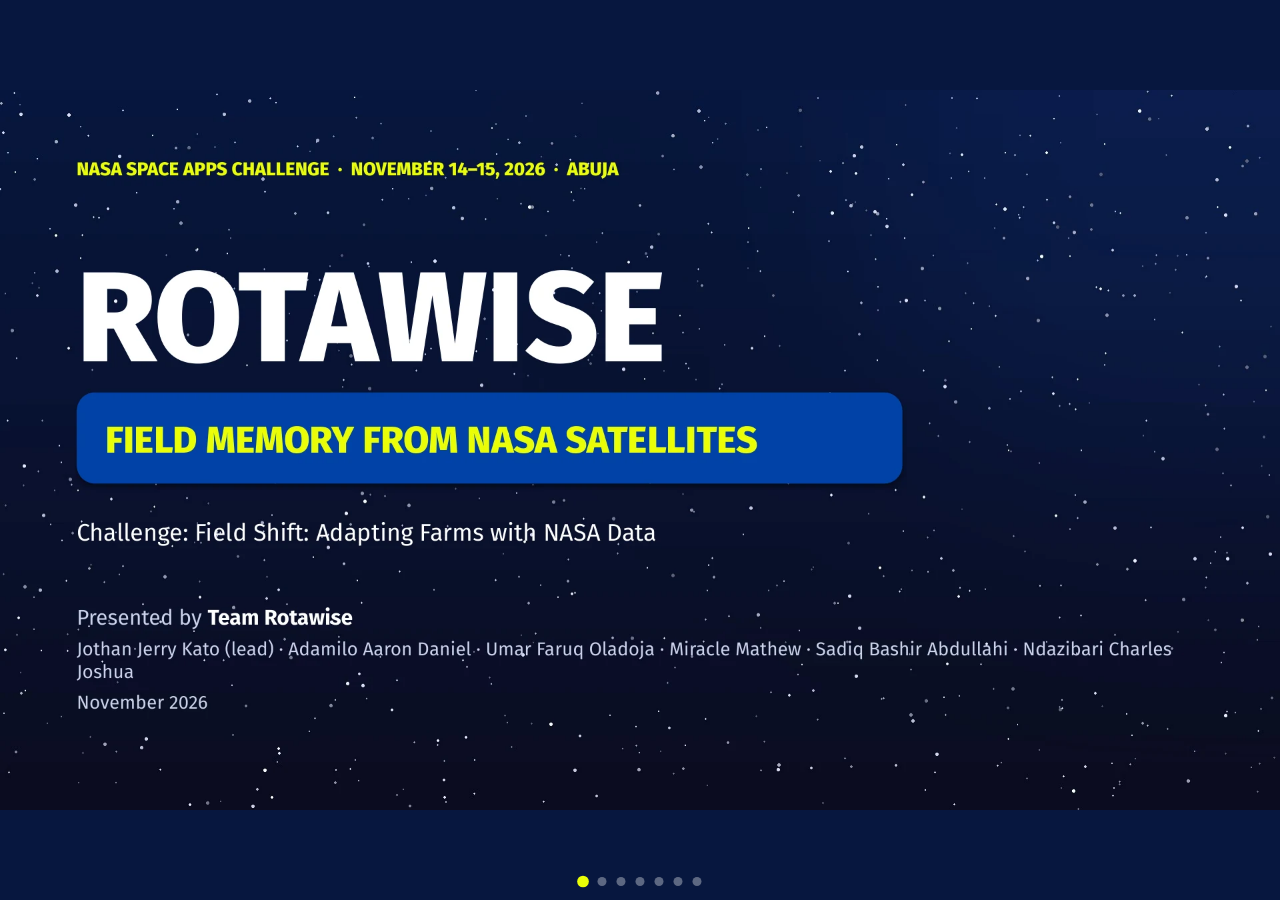
==== commit f48b9e8a: "Pitch deck in the Space Apps style, same 7 slides on the web and in PowerPoint" ====
--- a/deck/index.html
+++ b/deck/index.html
@@ -4,393 +4,43 @@
 <meta charset="UTF-8">
 <meta name="viewport" content="width=device-width, initial-scale=1.0">
 <title>Rotawise · NASA Space Apps 2026</title>
-<meta name="description" content="Rotawise: field memory from NASA satellites. Crop rotation advice for Nigerian smallholder farms, on any phone.">
+<meta name="description" content="Rotawise: field memory from NASA satellites. Crop rotation advice for Nigerian smallholder farms, on any phone. Team Rotawise, NASA Space Apps Challenge 2026, Abuja.">
 <link rel="icon" href="favicon.svg" type="image/svg+xml">
-<link rel="preconnect" href="https://fonts.googleapis.com">
-<link rel="preconnect" href="https://fonts.gstatic.com" crossorigin>
-<link href="https://fonts.googleapis.com/css2?family=Playfair+Display:ital,wght@0,400;1,400&family=Jost:wght@300;400&family=JetBrains+Mono:wght@300;400&display=swap" rel="stylesheet">
 <style>
-/* ===========================================
-   FIXED 16:9 STAGE: MANDATORY BASE STYLES
-   (frontend-slides viewport-base.css, included in full)
-   =========================================== */
-html, body { width: 100%; height: 100%; margin: 0; overflow: hidden; background: var(--stage-bg, #000); }
-.deck-viewport { position: fixed; inset: 0; overflow: hidden; background: var(--stage-bg, #000); }
-.deck-stage { position: absolute; left: 0; top: 0; width: 1920px; height: 1080px; overflow: hidden; transform-origin: 0 0; background: var(--slide-bg, #fff); }
-.slide { position: absolute; inset: 0; width: 1920px; height: 1080px; overflow: hidden; display: block; visibility: hidden; opacity: 0; pointer-events: none; background: var(--slide-bg, #fff); }
-.slide.active, .slide.visible { visibility: visible; opacity: 1; pointer-events: auto; z-index: 1; }
-img, video, canvas, svg { max-width: 100%; max-height: 100%; }
-.deck-controls { position: fixed; left: 50%; bottom: 22px; transform: translateX(-50%); z-index: 1000; }
-@media print {
-  html, body { width: 1920px; height: auto; overflow: visible; background: #fff; }
-  .deck-viewport { position: static; overflow: visible; background: #fff; }
-  .deck-stage { position: static; width: auto; height: auto; transform: none !important; background: none; }
-  .slide { position: relative; display: block !important; visibility: visible !important; opacity: 1 !important; pointer-events: auto !important; width: 1920px; height: 1080px; break-after: page; page-break-after: always; }
-  .slide:last-child { break-after: auto; page-break-after: auto; }
-  .deck-controls { display: none !important; }
-  [data-anim] { opacity: 1 !important; transform: none !important; clip-path: none !important; }
-}
-@media (prefers-reduced-motion: reduce) {
-  *, *::before, *::after { animation-duration: 0.01ms !important; transition-duration: 0.2s !important; }
-}
-
-/* === THEME TOKENS (Grove) === */
-:root {
-  --stage-bg: #0f1a10;
-  --bg: #192b1b; --bg-alt: #1e3221; --bg-light: #e8e4d6;
-  --fg: #d4cfbf; --fg-2: rgba(212,207,191,.66); --fg-3: rgba(212,207,191,.34);
-  --fg-light: #192b1b; --fg-light-2: rgba(25,43,27,.66);
-  --accent: #c8524a; --accent-light: #b2453e;
-  --border: rgba(212,207,191,.14); --border-light: rgba(25,43,27,.16);
-  --serif: 'Playfair Display', Georgia, serif;
-  --sans: 'Jost', system-ui, sans-serif;
-  --mono: 'JetBrains Mono', monospace;
-  --pad-x: 154px; --pad-y: 72px;
-  --ease-enter: cubic-bezier(0.16, 1, 0.3, 1);
-}
-
-/* === SLIDE SURFACES === */
-.slide { --slide-bg: var(--bg); background: var(--bg); color: var(--fg); font-family: var(--sans); font-weight: 300; }
-.slide.light { --slide-bg: var(--bg-light); background: var(--bg-light); color: var(--fg-light); }
-.frame { position: absolute; inset: 0; padding: var(--pad-y) var(--pad-x); display: flex; flex-direction: column; }
-
-/* === CHROME: top and foot hairline bars === */
-.chrome, .foot { display: flex; justify-content: space-between; font: 300 17px/1 var(--mono); letter-spacing: .14em; text-transform: uppercase; color: var(--fg-2); }
-.brand { display:inline-flex; align-items:center; gap:14px; }
-.brand svg { width:28px; height:28px; }
-.chrome { align-items:center; padding-bottom: 22px; border-bottom: 1px solid var(--border); }
-.foot { padding-top: 22px; border-top: 1px solid var(--border); margin-top: auto; }
-.light .chrome, .light .foot { color: var(--fg-light-2); border-color: var(--border-light); }
-.body { flex: 1; display: flex; flex-direction: column; justify-content: center; gap: 40px; padding: 36px 0; }
-
-/* === TYPE === */
-h1, h2, h3, .stat-v, .num-wm { font-family: var(--serif); font-weight: 400; margin: 0; letter-spacing: -0.01em; }
-h1 em, h2 em, h3 em { font-style: italic; color: var(--accent); }
-.light h1 em, .light h2 em { color: var(--accent-light); }
-.display { font-size: 192px; line-height: 1; }
-h1 { font-size: 104px; line-height: 1.08; }
-h2 { font-size: 66px; line-height: 1.14; }
-h3 { font-size: 38px; line-height: 1.25; }
-p { margin: 0; }
-.lead { font-size: 31px; line-height: 1.6; color: var(--fg-2); max-width: 1320px; }
-.light .lead { color: var(--fg-light-2); }
-.kick { display: flex; flex-direction: column; gap: 18px; }
-.kicker { font: 300 19px/1 var(--mono); letter-spacing: .16em; text-transform: uppercase; color: var(--accent); }
-.light .kicker { color: var(--accent-light); }
-.rule { width: 36px; height: 1px; background: var(--accent); }
-.small { font-size: 23px; line-height: 1.55; color: var(--fg-2); }
-.light .small { color: var(--fg-light-2); }
-.mono { font-family: var(--mono); letter-spacing: .12em; text-transform: uppercase; }
-
-/* === WATERMARK NUMERAL === */
-.num-wm { position: absolute; right: var(--pad-x); bottom: -60px; font-size: 360px; line-height: 1; color: rgba(212,207,191,.06); pointer-events: none; }
-.light .num-wm { color: rgba(25,43,27,.06); }
-
-/* === COVER === */
-.cover .frame { justify-content: space-between; }
-.cover .tag { font-family: var(--serif); font-style: italic; font-size: 54px; color: var(--accent); margin-top: 18px; }
-.cover .meta { display: flex; gap: 56px; font: 300 19px/1.6 var(--mono); letter-spacing: .14em; text-transform: uppercase; color: var(--fg-2); }
-.cover .meta b { display: block; font-weight: 300; color: var(--fg); }
-.orbit { position: absolute; right: 220px; top: 210px; width: 380px; height: 380px; }
-
-/* === STATS === */
-.stats { display: grid; grid-template-columns: repeat(3, 1fr); gap: 72px; }
-.stat { display: flex; flex-direction: column; gap: 18px; padding-bottom: 28px; border-bottom: 1px solid var(--border); }
-.light .stat { border-color: var(--border-light); }
-.stat-v { font-size: 86px; line-height: 1; color: var(--accent); letter-spacing: -0.02em; }
-.light .stat-v { color: var(--accent-light); }
-.stat-l { font: 300 18px/1.6 var(--mono); letter-spacing: .12em; text-transform: uppercase; color: var(--fg-2); }
-.light .stat-l { color: var(--fg-light-2); }
-
-/* === STEPS (how it works) === */
-.steps { display: grid; grid-template-columns: repeat(4, 1fr); gap: 0; border-top: 1px solid var(--border); }
-.step { padding: 36px 40px 0 0; display: flex; flex-direction: column; gap: 16px; }
-.step + .step { padding-left: 40px; border-left: 1px solid var(--border); }
-.step .ord { font: 300 18px/1 var(--mono); letter-spacing: .2em; color: var(--accent); }
-.step p { font-size: 24px; line-height: 1.6; color: var(--fg-2); }
-.step .src { font: 300 16px/1.5 var(--mono); letter-spacing: .12em; text-transform: uppercase; color: var(--fg); }
-
-/* === DASH LIST === */
-.dash { list-style: none; margin: 0; padding: 0; display: grid; gap: 14px; }
-.dash li span { display:block; }
-.dash li { display: grid; grid-template-columns: 52px 1fr; font-size: 28px; line-height: 1.5; }
-.dash li::before { content: "—"; font-family: var(--mono); color: var(--accent); }
-.light .dash li::before { color: var(--accent-light); }
-
-/* === EXPERIENCE: phone === */
-.split { display: grid; grid-template-columns: 1fr 560px; gap: 120px; align-items: center; }
-.phone { background: #10180f; border: 1px solid var(--border); padding: 40px 34px 34px; }
-.phone .bar { font: 300 15px/1 var(--mono); letter-spacing: .14em; color: var(--fg-3); text-transform: uppercase; display: flex; justify-content: space-between; margin-bottom: 22px; }
-.screen { background: #c9d6b8; color: #1d2414; padding: 30px; font: 400 24px/1.45 var(--mono); }
-.phone .cap { margin-top: 18px; font: 300 16px/1.5 var(--mono); letter-spacing: .1em; text-transform: uppercase; color: var(--fg-3); }
-
-/* === DATA TABLE === */
-.tbl { width: 100%; border-collapse: collapse; }
-.tbl th { text-align: left; font: 300 17px/1 var(--mono); letter-spacing: .14em; text-transform: uppercase; color: var(--accent-light); padding: 0 0 18px; border-bottom: 1px solid var(--fg-light); }
-.tbl td { font-size: 27px; line-height: 1.4; padding: 18px 40px 18px 0; border-bottom: 1px solid var(--border-light); }
-.tbl td:first-child { font-family: var(--serif); font-size: 31px; width: 640px; }
-.tbl4 td { font-size: 24px; padding: 16px 32px 16px 0; }
-.tbl4 td:first-child { font-size: 28px; width: 400px; }
-
-/* === CLOSING === */
-.cols { display: grid; grid-template-columns: repeat(3, 1fr); gap: 72px; }
-.col { display: flex; flex-direction: column; gap: 16px; padding-top: 28px; border-top: 1px solid var(--border); }
-.col p { font-size: 25px; line-height: 1.6; color: var(--fg-2); }
-.links { font: 300 21px/1.6 var(--mono); letter-spacing: .1em; color: var(--fg); }
-.links span { color: var(--accent); }
-
-/* === ENTRANCE ANIMATION SYSTEM: [data-anim] + [data-delay] === */
-[data-anim] { opacity: 0; transition: opacity .7s var(--ease-enter), transform .7s var(--ease-enter), clip-path .9s var(--ease-enter); }
-[data-anim="fade-up"] { transform: translateY(28px); }
-[data-anim="scale-in"] { transform: scale(.94); }
-.slide.active [data-anim] { opacity: 1; transform: none; clip-path: inset(0 0 0 0); }
-[data-delay="1"] { transition-delay: .08s; } [data-delay="2"] { transition-delay: .18s; }
-[data-delay="3"] { transition-delay: .3s; }  [data-delay="4"] { transition-delay: .44s; }
-[data-delay="5"] { transition-delay: .6s; }  [data-delay="6"] { transition-delay: .78s; }
-.orbit .arc { stroke-dasharray: 16; stroke-dashoffset: 16; transition: stroke-dashoffset 1.6s var(--ease-enter) .4s; }
-.slide.active .orbit .arc { stroke-dashoffset: 0; }
-
-/* === NAV DOTS + EDIT (outside the slide design) === */
-.dots { display: flex; gap: 12px; }
-.dots button { width: 7px; height: 7px; padding: 0; border: 0; border-radius: 50%; background: rgba(128,128,128,.45); cursor: pointer; transition: transform .3s, background .3s; }
-.dots button.on { background: #c8524a; transform: scale(1.4); }
-.edit-hotzone { position: fixed; top: 0; left: 0; width: 80px; height: 80px; z-index: 10000; }
-.edit-toggle { position: fixed; top: 16px; left: 16px; opacity: 0; pointer-events: none; transition: opacity .3s; z-index: 10001; background: #e8e4d6; border: 0; padding: 8px 12px; font: 13px var(--mono); cursor: pointer; }
-.edit-toggle.show, .edit-toggle.active { opacity: 1; pointer-events: auto; }
-[contenteditable="true"]:focus { outline: 1px dashed var(--accent); }
+html,body{margin:0;height:100%;background:#07173F;overflow:hidden;font-family:system-ui,sans-serif}
+.stage{position:fixed;inset:0;display:flex;align-items:center;justify-content:center}
+.slide{position:absolute;max-width:100vw;max-height:100vh;aspect-ratio:16/9;width:min(100vw,177.78vh);opacity:0;visibility:hidden;transition:opacity .35s}
+.slide.active{opacity:1;visibility:visible}
+.slide img{width:100%;height:100%;display:block}
+nav{position:fixed;left:50%;bottom:14px;transform:translateX(-50%);display:flex;gap:10px;z-index:2}
+nav button{width:9px;height:9px;padding:0;border:0;border-radius:50%;background:rgba(255,255,255,.35);cursor:pointer}
+nav button.on{background:#EAFE07;transform:scale(1.3)}
+.arrow{position:fixed;top:0;bottom:0;width:18vw;border:0;background:transparent;cursor:pointer;z-index:1}
+.arrow.prev{left:0}.arrow.next{right:0}
+.arrow:focus-visible{outline:2px solid #EAFE07}
+@media print{html,body{overflow:visible;height:auto}.stage{position:static;display:block}.slide{position:relative;opacity:1;visibility:visible;width:100%;break-after:page}nav,.arrow{display:none}}
 </style>
 </head>
 <body>
-<div class="deck-viewport">
-<main class="deck-stage" id="deckStage">
-
-<!-- === SLIDE 1: COVER === -->
-<section class="slide cover active" aria-label="Rotawise">
-  <svg class="orbit" viewBox="0 0 32 32" aria-hidden="true">
-    <circle cx="16" cy="16" r="13" fill="#fffdf8" stroke="#7a4e2d" stroke-width="2.4"/>
-    <path class="arc" d="M16 6A10 10 0 0 1 26 16" fill="none" stroke="#3f7d4e" stroke-width="3.2" stroke-linecap="round"/>
-    <path class="arc" d="M16 26A10 10 0 0 1 6 16" fill="none" stroke="#c8962e" stroke-width="3.2" stroke-linecap="round"/>
-    <circle cx="16" cy="16" r="3" fill="#7a4e2d"/>
-  </svg>
-  <div class="frame">
-    <div class="kick" data-anim="fade-in"><span class="kicker">NASA Space Apps Challenge 2026 · Field Shift: Adapting Farms with NASA Data</span><span class="rule"></span></div>
-    <div>
-      <h1 class="display" data-anim="fade-up" data-delay="1">Rotawise</h1>
-      <p class="tag" data-anim="fade-up" data-delay="2">Field memory from NASA satellites</p>
-    </div>
-    <div class="meta" data-anim="fade-in" data-delay="4">
-      <div>Team<b>Rotawise</b></div>
-      <div>Local event<b>Abuja, Nigeria</b></div>
-      <div>Team lead<b>Jothan Jerry Kato</b></div>
-    </div>
-    <p class="meta" data-anim="fade-in" data-delay="5" style="margin-top:-40px;display:block;">Members<b>Jothan Jerry Kato · Adamilo Aaron Daniel · Umar Faruq Oladoja · Miracle Mathew · Sadiq Bashir Abdullahi · Ndazibari Charles Joshua</b></p>
-  </div>
-</section>
-
-<!-- === SLIDE 2: THE PROBLEM === -->
-<section class="slide" aria-label="The problem">
-  <div class="frame">
-    <div class="chrome"><span class="brand"><svg viewBox="0 0 32 32" aria-hidden="true"><circle cx="16" cy="16" r="13" fill="#fffdf8" stroke="#7a4e2d" stroke-width="2.4"/><path d="M16 6A10 10 0 0 1 26 16" fill="none" stroke="#3f7d4e" stroke-width="3.2" stroke-linecap="round"/><path d="M16 26A10 10 0 0 1 6 16" fill="none" stroke="#c8962e" stroke-width="3.2" stroke-linecap="round"/><circle cx="16" cy="16" r="3" fill="#7a4e2d"/></svg>Rotawise</span><span>The problem</span></div>
-    <div class="body">
-      <div class="kick" data-anim="fade-in"><span class="kicker">The problem</span><span class="rule"></span></div>
-      <h2 data-anim="fade-up" data-delay="1">Same field, same crop, <em>season after season.</em></h2>
-      <p class="lead" data-anim="fade-up" data-delay="2">Savanna smallholders plant maize on the same land year after year. The soil tires, Striga weed spreads and fertilizer keeps getting dearer. Extension advice is generic, there are too few agents, and no one tells the farmer what to change on their own plot.</p>
-      <div class="stats">
-        <div class="stat" data-anim="fade-up" data-delay="3"><span class="stat-v">&lt;2 t/ha</span><span class="stat-l">Mean maize yield, Guinea savanna</span></div>
-        <div class="stat" data-anim="fade-up" data-delay="4"><span class="stat-v">70–100%</span><span class="stat-l">Losses farmers report from Striga</span></div>
-        <div class="stat" data-anim="fade-up" data-delay="5"><span class="stat-v">₦50,000+</span><span class="stat-l">One 50 kg bag of urea</span></div>
-      </div>
-      <p class="small" data-anim="fade-in" data-delay="6">Who it hurts most: smallholders on 0.5 to 2 hectares in the northern and middle belt savanna, most with a basic phone and no data.</p>
-    </div>
-    <div class="foot"><span>Heliyon 2022 · Striga farmer surveys, N. Nigeria · market reports 2025–26</span><span>02 / 07</span></div>
-  </div>
-</section>
-
-<!-- === SLIDE 3: KEY INSIGHT + OUR SOLUTION === -->
-<section class="slide" aria-label="Key insight and our solution">
-  <div class="frame">
-    <div class="chrome"><span class="brand"><svg viewBox="0 0 32 32" aria-hidden="true"><circle cx="16" cy="16" r="13" fill="#fffdf8" stroke="#7a4e2d" stroke-width="2.4"/><path d="M16 6A10 10 0 0 1 26 16" fill="none" stroke="#3f7d4e" stroke-width="3.2" stroke-linecap="round"/><path d="M16 26A10 10 0 0 1 6 16" fill="none" stroke="#c8962e" stroke-width="3.2" stroke-linecap="round"/><circle cx="16" cy="16" r="3" fill="#7a4e2d"/></svg>Rotawise</span><span>Insight · Solution</span></div>
-    <div class="body">
-      <div class="kick" data-anim="fade-in"><span class="kicker">Key insight · Our solution</span><span class="rule"></span></div>
-      <h2 data-anim="fade-up" data-delay="1">Satellites already remember <em>every season on every plot.</em></h2>
-      <p class="lead" data-anim="fade-up" data-delay="2" style="font-size:27px;">Farmers rarely keep records, but NASA has watched each field every few days for years. Rotawise turns that memory into one rotation choice the farmer can act on.</p>
-      <div class="steps">
-        <div class="step" data-anim="fade-up" data-delay="3"><span class="ord">01</span><h3>Field memory</h3><p>Each season since 2020 read as cereal like, legume like or bare, with a confidence score.</p><span class="src">NASA HLS</span></div>
-        <div class="step" data-anim="fade-up" data-delay="4"><span class="ord">02</span><h3>Soil fatigue</h3><p>A 0 to 100 score from the cereal run, the greenness trend and soil carbon, nitrogen and pH.</p><span class="src">NASA HLS · SoilGrids</span></div>
-        <div class="step" data-anim="fade-up" data-delay="5"><span class="ord">03</span><h3>Climate test</h3><p>Rain onset, dry spells and heat today, and rain and hot days projected for the 2040s.</p><span class="src">NASA POWER · NEX-GDDP-CMIP6</span></div>
-        <div class="step" data-anim="fade-up" data-delay="6"><span class="ord">04</span><h3>Rotation choice</h3><p>The current rotation against four others, each with reasons, evidence, naira, gaps and risks.</p><span class="src">Nigerian field trials</span></div>
-      </div>
-    </div>
-    <div class="foot"><span>No forms, no land records: the plot's history comes from orbit</span><span>03 / 07</span></div>
-  </div>
-</section>
-
-<!-- === SLIDE 4: THE EXPERIENCE === -->
-<section class="slide" aria-label="The experience">
-  <div class="frame">
-    <div class="chrome"><span class="brand"><svg viewBox="0 0 32 32" aria-hidden="true"><circle cx="16" cy="16" r="13" fill="#fffdf8" stroke="#7a4e2d" stroke-width="2.4"/><path d="M16 6A10 10 0 0 1 26 16" fill="none" stroke="#3f7d4e" stroke-width="3.2" stroke-linecap="round"/><path d="M16 26A10 10 0 0 1 6 16" fill="none" stroke="#c8962e" stroke-width="3.2" stroke-linecap="round"/><circle cx="16" cy="16" r="3" fill="#7a4e2d"/></svg>Rotawise</span><span>The experience</span></div>
-    <div class="body">
-      <div class="split">
-        <div style="display:flex;flex-direction:column;gap:36px;">
-          <div class="kick" data-anim="fade-in"><span class="kicker">The experience</span><span class="rule"></span></div>
-          <h2 data-anim="fade-up" data-delay="1">One clear answer, <em>on any phone.</em></h2>
-          <ul class="dash" data-anim="fade-up" data-delay="2">
-            <li><span><b style="font-weight:400;color:var(--fg)">Before</b> · Malam Musa in Zaria plans maize again, the fourth season in a row</span></li>
-            <li><span><b style="font-weight:400;color:var(--fg)">During</b> · He dials the short code, picks Hausa and his farm, and gets the reply below in seconds</span></li>
-            <li><span><b style="font-weight:400;color:var(--fg)">After</b> · His extension officer sees the same plan on the dashboard map and checks seed and soil phosphorus with him</span></li>
-          </ul>
-        </div>
-        <div class="phone" data-anim="scale-in" data-delay="3">
-          <div class="bar"><span>USSD</span><span>Rotawise</span></div>
-          <div class="screen">Plant SOYBEAN next season, then maize. Saves 0.6-2.4 bags urea/ha (N30-N120k). Cuts Striga up to 76%. Confirm with your extension agent.</div>
-          <p class="cap">Live reply · Zaria pilot farm · urea ₦50,000/bag</p>
-        </div>
-      </div>
-    </div>
-    <div class="foot"><span>Live at rotawise-five.vercel.app · farmer name is illustrative</span><span>04 / 07</span></div>
-  </div>
-</section>
-
-<!-- === SLIDE 5: INCLUSIVE BY DESIGN (light page) === -->
-<section class="slide light" aria-label="Inclusive by design">
-  <div class="frame">
-    <div class="chrome"><span class="brand"><svg viewBox="0 0 32 32" aria-hidden="true"><circle cx="16" cy="16" r="13" fill="#fffdf8" stroke="#7a4e2d" stroke-width="2.4"/><path d="M16 6A10 10 0 0 1 26 16" fill="none" stroke="#3f7d4e" stroke-width="3.2" stroke-linecap="round"/><path d="M16 26A10 10 0 0 1 6 16" fill="none" stroke="#c8962e" stroke-width="3.2" stroke-linecap="round"/><circle cx="16" cy="16" r="3" fill="#7a4e2d"/></svg>Rotawise</span><span>Inclusive by design</span></div>
-    <div class="body">
-      <div class="kick" data-anim="fade-in"><span class="kicker">Inclusive by design</span><span class="rule" style="background:var(--accent-light)"></span></div>
-      <h2 data-anim="fade-up" data-delay="1">Built for the farmer <em>most tools leave out.</em></h2>
-      <table class="tbl tbl4" data-anim="fade-up" data-delay="2">
-        <tr><th>Who could be excluded</th><th>The barrier</th><th>What we designed differently</th><th>How we validate</th></tr>
-        <tr><td>Farmers with basic phones</td><td>No smartphone, no data</td><td>USSD on any phone, replies under 182 characters</td><td>Field test in five LGAs</td></tr>
-        <tr><td>Farmers who don't read English</td><td>Language</td><td>Hausa and English now, Hausa voice next</td><td>Native speaker review of every message</td></tr>
-        <tr><td>Women and tenant farmers</td><td>No land papers or records</td><td>Plot history read from orbit, nothing to fill in</td><td>Pilot with women's cooperatives</td></tr>
-        <tr><td>Farmers on tiny mixed plots</td><td>30 m pixels can misread</td><td>Confidence on every season, farmer confirms</td><td>Test against labelled fields</td></tr>
-      </table>
-    </div>
-    <div class="foot"><span>Free to the farmer · no app download · no sign up</span><span>05 / 07</span></div>
-  </div>
-</section>
-
-<!-- === SLIDE 6: IMPACT & FEASIBILITY === -->
-<section class="slide" aria-label="Impact and feasibility">
-  <div class="num-wm" aria-hidden="true" style="bottom:90px;">₦</div>
-  <div class="frame">
-    <div class="chrome"><span class="brand"><svg viewBox="0 0 32 32" aria-hidden="true"><circle cx="16" cy="16" r="13" fill="#fffdf8" stroke="#7a4e2d" stroke-width="2.4"/><path d="M16 6A10 10 0 0 1 26 16" fill="none" stroke="#3f7d4e" stroke-width="3.2" stroke-linecap="round"/><path d="M16 26A10 10 0 0 1 6 16" fill="none" stroke="#c8962e" stroke-width="3.2" stroke-linecap="round"/><circle cx="16" cy="16" r="3" fill="#7a4e2d"/></svg>Rotawise</span><span>Impact · Feasibility</span></div>
-    <div class="body" style="gap:34px;">
-      <div class="kick" data-anim="fade-in"><span class="kicker">Impact per hectare · Why it is feasible</span><span class="rule"></span></div>
-      <h2 data-anim="fade-up" data-delay="1">A legume break <em>pays the farmer back.</em></h2>
-      <div class="stats">
-        <div class="stat" data-anim="fade-up" data-delay="2"><span class="stat-v">2.4 bags</span><span class="stat-l">Urea saved when soybean comes before maize · about ₦120,000</span></div>
-        <div class="stat" data-anim="fade-up" data-delay="3"><span class="stat-v">+68%</span><span class="stat-l">Maize yield after soybean vs continuous maize</span></div>
-        <div class="stat" data-anim="fade-up" data-delay="4"><span class="stat-v">−76%</span><span class="stat-l">Striga after two legume seasons</span></div>
-      </div>
-      <div class="cols" style="gap:56px;">
-        <div class="col" data-anim="fade-up" data-delay="5"><h3>Success looks like</h3><p>Farmers switching to a legume, urea bags saved, yield and Striga checked each season.</p></div>
-        <div class="col" data-anim="fade-up" data-delay="5"><h3>Feasible</h3><p>Open NASA data, no hardware, already live. Partners: ADP extension services, cooperatives, a USSD aggregator.</p></div>
-        <div class="col" data-anim="fade-up" data-delay="6"><h3>Risks</h3><p>Pixel limits on tiny plots, price swings, trust. Handled with confidence scores, editable prices, agent sign off.</p></div>
-      </div>
-    </div>
-    <div class="foot"><span>Upper values, N. Guinea savanna · NJSER 2008 · Yusuf et al. 2009 · Kureh et al. 2006</span><span>06 / 07</span></div>
-  </div>
-</section>
-
-<!-- === SLIDE 7: PROTOTYPE, NEXT STEPS + THE ASK === -->
-<section class="slide cover" aria-label="Prototype, next steps and the ask">
-  <div class="num-wm" aria-hidden="true">07</div>
-  <div class="frame">
-    <div class="kick" data-anim="fade-in"><span class="kicker">Prototype · Next steps · The ask</span><span class="rule"></span></div>
-    <h1 data-anim="fade-up" data-delay="1" style="font-size:88px;">Working today on <em>real NASA data.</em></h1>
-    <div class="cols">
-      <div class="col" data-anim="fade-up" data-delay="2"><h3>Built and tested</h3><p>Live dashboard, USSD in Hausa and English, open API. 1,824 satellite readings across five pilot farms: four show continuous cereal, with soil fatigue 52 to 60.</p></div>
-      <div class="col" data-anim="fade-up" data-delay="3"><h3>Next</h3><p>Check readings against labelled fields, pilot in five LGAs, add Hausa voice, Yoruba and Igbo. Long term, every West African plot NASA observes.</p></div>
-      <div class="col" data-anim="fade-up" data-delay="4"><h3>The ask</h3><p>Pilot access through state ADPs and cooperatives, labelled field data for testing, and a USSD short code partner.</p></div>
-    </div>
-    <p class="links" data-anim="fade-in" data-delay="5"><span>→</span> rotawise-five.vercel.app &nbsp;&nbsp; <span>→</span> github.com/Jothankato05/Rotawise</p>
-  </div>
-</section>
-
+<main class="stage" id="stage">
+<section class="slide active" aria-label="Slide 1 of 7"><img src="slides/1.webp" alt="NASA SPACE APPS CHALLENGE  ·  NOVEMBER 14–15, 2026  ·  ABUJA · ROTAWISE · FIELD MEMORY FROM NASA SATELLITES · Challenge: Field Shift: Adapting Farms with NASA Data · Presented by Team Rotawise Jothan Jerry Kato (lead) · Adamilo Aaron Daniel · Umar Faruq Oladoja · Miracle Mathew · Sadiq Bashir Abdullahi · Ndazibari Charles Joshua November 2026" width="1920" height="1080" fetchpriority=high></section>
+<section class="slide" aria-label="Slide 2 of 7"><img src="slides/2.webp" alt="THE PROBLEM · SAME FIELD, SAME CROP, SEASON AFTER SEASON · 02 / 07 · Savanna smallholders plant maize on the same land year after year. The soil tires, Striga weed spreads and fertilizer keeps getting dearer. Extension advice is generic, agents are too few, and no one tells the farmer what to change on their own plot. · &lt;2 t/ha · Mean maize yield in the Guinea savanna · 70–100% · Crop losses farmers report from Striga · ₦50,000+ · One 50 kg bag of urea · Who it hurts most: smallholders on 0.5 to 2 hectares in the northern and middle belt savanna, most with a basic phone and no data. · Sources: Heliyon 2022 · Striga farmer surveys, northern Nigeria · market reports 2025–26" width="1920" height="1080" loading=lazy></section>
+<section class="slide" aria-label="Slide 3 of 7"><img src="slides/3.webp" alt="KEY INSIGHT · OUR SOLUTION · SATELLITES ALREADY REMEMBER EVERY SEASON · 03 / 07 · Farmers rarely keep records, but NASA has watched each field every few days for years. Rotawise turns that memory into one rotation choice the farmer can act on. · 01 · Field memory · Each season since 2020 read as cereal like, legume like or bare, with a confidence score. · NASA HLS · 02 · Soil fatigue · A 0 to 100 score from the cereal run, the greenness trend and soil carbon, nitrogen and pH. · NASA HLS · SoilGrids · 03 · Climate test · Rain onset, dry spells and heat today, and rain and hot days projected for the 2040s. · NASA POWER · NEX-GDDP-CMIP6 · 04 · Rotation choice · The current rotation against four others, with reasons, evidence, naira, gaps and risks. · Nigerian field trials" width="1920" height="1080" loading=lazy></section>
+<section class="slide" aria-label="Slide 4 of 7"><img src="slides/4.webp" alt="THE EXPERIENCE · ONE CLEAR ANSWER, ON ANY PHONE · 04 / 07 · BEFORE · Malam Musa in Zaria plans maize again, the fourth season in a row. · DURING · He dials the short code, picks Hausa and his farm, and gets the reply in seconds. · AFTER · His extension officer sees the same plan on the dashboard map and checks seed and soil phosphorus with him. · Farmer name is illustrative · live at rotawise-five.vercel.app · USSD  ·  ROTAWISE · Plant SOYBEAN next season, then maize. Saves 0.6-2.4 bags urea/ha (N30-N120k). Cuts Striga up to 76%. Confirm with your extension agent. · Live reply · Zaria pilot farm · urea ₦50,000/bag" width="1920" height="1080" loading=lazy></section>
+<section class="slide" aria-label="Slide 5 of 7"><img src="slides/5.webp" alt="INCLUSIVE BY DESIGN · BUILT FOR THE FARMER MOST TOOLS LEAVE OUT · 05 / 07 · Who could be excluded | The barrier | What we designed differently | How we validate · Farmers with basic phones | No smartphone, no data | USSD on any phone, replies under 182 characters | Field test in five LGAs · Farmers who don&#x27;t read English | Language | Hausa and English now, Hausa voice next | Native speaker review of every message · Women and tenant farmers | No land papers or records | Plot history read from orbit, nothing to fill in | Pilot with women&#x27;s cooperatives · Farmers on tiny mixed plots | 30 m pixels can misread | A confidence score on every season; the farmer confirms | Test against labelled fields · Free to the farmer · no app download · no sign up" width="1920" height="1080" loading=lazy></section>
+<section class="slide" aria-label="Slide 6 of 7"><img src="slides/6.webp" alt="IMPACT · FEASIBILITY · A LEGUME BREAK PAYS THE FARMER BACK · 06 / 07 · 2.4 bags · Urea saved per hectare when soybean comes before maize, about ₦120,000 · +68% · Maize yield after soybean vs continuous maize · −76% · Striga after two legume seasons · Upper values, northern Guinea savanna · NJSER 2008 · Yusuf et al. 2009 · Kureh et al. 2006 · REAL NASA DATA · 5 PILOT FARMS · Farm | Cereal run | Fatigue | Advice · Zaria | 3 | 52 | Maize → Soybean · Dawakin Tofa | 4 | 60 | Sorghum → Cowpea · Bida | mixed | 53 | Maize → Soybean · Bokkos | 4 | 57 | Maize → Soybean · Gwagwalada | 4 | 58 | Maize → Soybean · Success looks like · Farmers switching to a legume, urea bags saved, yield and Striga checked each season. · Feasible · Open NASA data, no hardware, already live. Partners: ADP extension services, cooperatives, a USSD aggregator. · Risks · Pixel limits on tiny plots, price swings, trust. Handled with confidence scores, editable prices and agent sign off." width="1920" height="1080" loading=lazy></section>
+<section class="slide" aria-label="Slide 7 of 7"><img src="slides/7.webp" alt="PROTOTYPE · NEXT STEPS · THE ASK · WORKING TODAY ON REAL NASA DATA · 07 / 07 · Built and tested · Live dashboard, USSD in Hausa and English, open API. 1,824 satellite readings across five pilot farms. · Next · Check readings against labelled fields, pilot in five LGAs, add Hausa voice, Yoruba and Igbo. · The ask · Pilot access through state ADPs and cooperatives, labelled field data for testing, and a USSD short code partner. · Thank you  ·  rotawise-five.vercel.app  ·  github.com/Jothankato05/Rotawise" width="1920" height="1080" loading=lazy></section>
 </main>
-</div>
-
-<nav class="deck-controls"><div class="dots" id="dots"></div></nav>
-<div class="edit-hotzone"></div>
-<button class="edit-toggle" id="editToggle" title="Edit mode (E)">EDIT</button>
-
+<button class="arrow prev" aria-label="Previous slide"></button><button class="arrow next" aria-label="Next slide"></button>
+<nav id="dots" aria-label="Slides"></nav>
 <script>
-/* === DECK CONTROLLER: fixed-stage scaling + navigation === */
-class Deck {
-  constructor() {
-    this.stage = document.getElementById('deckStage');
-    this.slides = [...document.querySelectorAll('.slide')];
-    this.i = 0;
-    this.dots = document.getElementById('dots');
-    this.slides.forEach((_, n) => {
-      const b = document.createElement('button');
-      b.setAttribute('aria-label', 'Go to slide ' + (n + 1));
-      b.addEventListener('click', () => this.go(n));
-      this.dots.appendChild(b);
-    });
-    const scale = () => {
-      const f = Math.min(innerWidth / 1920, innerHeight / 1080);
-      const x = (innerWidth - 1920 * f) / 2, y = (innerHeight - 1080 * f) / 2;
-      this.stage.style.transform = `translate(${x}px, ${y}px) scale(${f})`;
-    };
-    scale(); addEventListener('resize', scale);
-    document.addEventListener('keydown', (e) => {
-      if (e.target.isContentEditable) return;
-      if (['ArrowRight', 'ArrowDown', 'PageDown', ' '].includes(e.key)) { e.preventDefault(); this.go(this.i + 1); }
-      if (['ArrowLeft', 'ArrowUp', 'PageUp'].includes(e.key)) { e.preventDefault(); this.go(this.i - 1); }
-      if (e.key === 'Home') this.go(0);
-      if (e.key === 'End') this.go(this.slides.length - 1);
-    });
-    let sx = null;
-    addEventListener('touchstart', (e) => { sx = e.touches[0].clientX; }, { passive: true });
-    addEventListener('touchend', (e) => {
-      if (sx === null) return;
-      const dx = e.changedTouches[0].clientX - sx;
-      if (Math.abs(dx) > 40) this.go(this.i + (dx < 0 ? 1 : -1));
-      sx = null;
-    });
-    document.querySelector('.deck-stage').addEventListener('click', (e) => {
-      if (editor.isActive || e.target.closest('a,button')) return;
-      this.go(this.i + 1);
-    });
-    const h = parseInt(location.hash.replace('#', ''), 10);
-    this.go(Number.isFinite(h) ? h - 1 : 0, true);
-  }
-  go(n, first) {
-    n = Math.max(0, Math.min(this.slides.length - 1, n));
-    if (n === this.i && !first) return;
-    this.slides[this.i].classList.remove('active');
-    this.i = n;
-    const s = this.slides[n];
-    void s.offsetWidth;
-    s.classList.add('active');
-    [...this.dots.children].forEach((d, k) => d.classList.toggle('on', k === n));
-    history.replaceState(null, '', '#' + (n + 1));
-  }
-}
-/* === INLINE EDITING: hover top-left or press E === */
-const editor = {
-  isActive: false,
-  toggleEditMode() {
-    this.isActive = !this.isActive;
-    document.querySelectorAll('.slide h1, .slide h2, .slide h3, .slide p, .slide li, .slide td, .slide .stat-v, .slide .stat-l, .slide .screen, .slide .meta b')
-      .forEach((el) => el.setAttribute('contenteditable', String(this.isActive)));
-    btn.classList.toggle('active', this.isActive);
-    btn.textContent = this.isActive ? 'DONE' : 'EDIT';
-  },
-};
-const btn = document.getElementById('editToggle');
-const deck = new Deck();
-const hot = document.querySelector('.edit-hotzone');
-let hideT;
-hot.addEventListener('mouseenter', () => { clearTimeout(hideT); btn.classList.add('show'); });
-hot.addEventListener('mouseleave', () => { hideT = setTimeout(() => { if (!editor.isActive) btn.classList.remove('show'); }, 400); });
-btn.addEventListener('mouseenter', () => clearTimeout(hideT));
-btn.addEventListener('click', () => editor.toggleEditMode());
-document.addEventListener('keydown', (e) => {
-  if ((e.key === 'e' || e.key === 'E') && !e.target.isContentEditable) editor.toggleEditMode();
-});
+const slides=[...document.querySelectorAll('.slide')],dots=document.getElementById('dots');let i=0;
+slides.forEach((_,n)=>{const b=document.createElement('button');b.setAttribute('aria-label','Go to slide '+(n+1));b.onclick=()=>go(n);dots.appendChild(b);});
+function go(n){n=Math.max(0,Math.min(slides.length-1,n));slides[i].classList.remove('active');i=n;slides[i].classList.add('active');[...dots.children].forEach((d,k)=>d.classList.toggle('on',k===i));history.replaceState(null,'','#'+(i+1));}
+document.querySelector('.prev').onclick=()=>go(i-1);document.querySelector('.next').onclick=()=>go(i+1);
+addEventListener('keydown',e=>{if(['ArrowRight','ArrowDown','PageDown',' '].includes(e.key)){e.preventDefault();go(i+1)}if(['ArrowLeft','ArrowUp','PageUp'].includes(e.key)){e.preventDefault();go(i-1)}if(e.key==='Home')go(0);if(e.key==='End')go(slides.length-1);});
+let sx=null;addEventListener('touchstart',e=>sx=e.touches[0].clientX,{passive:true});addEventListener('touchend',e=>{if(sx===null)return;const d=e.changedTouches[0].clientX-sx;if(Math.abs(d)>40)go(i+(d<0?1:-1));sx=null;});
+const h=parseInt(location.hash.slice(1),10);go(Number.isFinite(h)?h-1:0);
 </script>
 </body>
 </html>
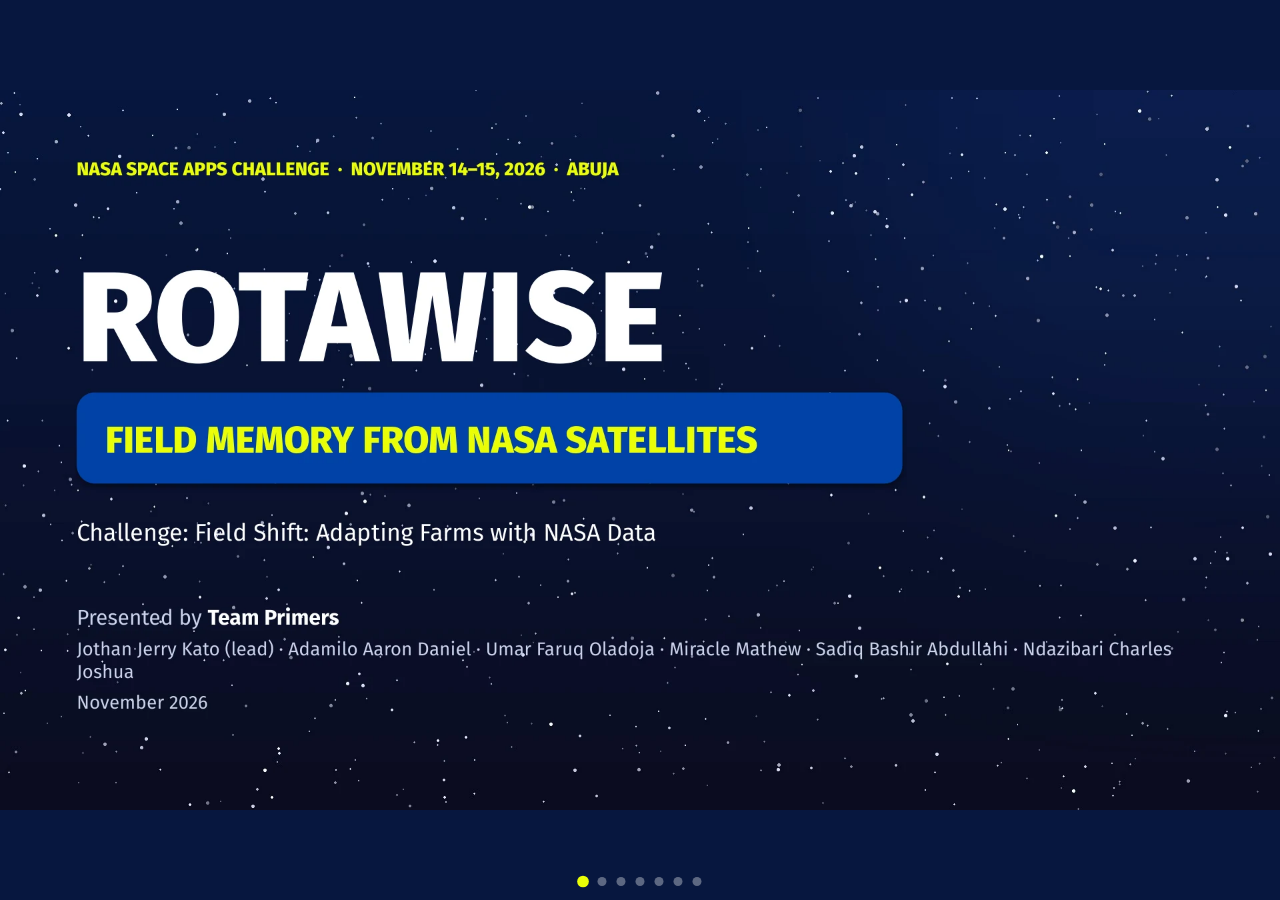
==== commit 3cd71e10: "Deck: presented by Team Primers" ====
--- a/deck/index.html
+++ b/deck/index.html
@@ -4,7 +4,7 @@
 <meta charset="UTF-8">
 <meta name="viewport" content="width=device-width, initial-scale=1.0">
 <title>Rotawise · NASA Space Apps 2026</title>
-<meta name="description" content="Rotawise: field memory from NASA satellites. Crop rotation advice for Nigerian smallholder farms, on any phone. Team Rotawise, NASA Space Apps Challenge 2026, Abuja.">
+<meta name="description" content="Rotawise: field memory from NASA satellites. Crop rotation advice for Nigerian smallholder farms, on any phone. Team Primers, NASA Space Apps Challenge 2026, Abuja.">
 <link rel="icon" href="favicon.svg" type="image/svg+xml">
 <style>
 html,body{margin:0;height:100%;background:#07173F;overflow:hidden;font-family:system-ui,sans-serif}
@@ -23,7 +23,7 @@
 </head>
 <body>
 <main class="stage" id="stage">
-<section class="slide active" aria-label="Slide 1 of 7"><img src="slides/1.webp" alt="NASA SPACE APPS CHALLENGE  ·  NOVEMBER 14–15, 2026  ·  ABUJA · ROTAWISE · FIELD MEMORY FROM NASA SATELLITES · Challenge: Field Shift: Adapting Farms with NASA Data · Presented by Team Rotawise Jothan Jerry Kato (lead) · Adamilo Aaron Daniel · Umar Faruq Oladoja · Miracle Mathew · Sadiq Bashir Abdullahi · Ndazibari Charles Joshua November 2026" width="1920" height="1080" fetchpriority=high></section>
+<section class="slide active" aria-label="Slide 1 of 7"><img src="slides/1.webp" alt="NASA SPACE APPS CHALLENGE  ·  NOVEMBER 14–15, 2026  ·  ABUJA · ROTAWISE · FIELD MEMORY FROM NASA SATELLITES · Challenge: Field Shift: Adapting Farms with NASA Data · Presented by Team Primers Jothan Jerry Kato (lead) · Adamilo Aaron Daniel · Umar Faruq Oladoja · Miracle Mathew · Sadiq Bashir Abdullahi · Ndazibari Charles Joshua November 2026" width="1920" height="1080" fetchpriority=high></section>
 <section class="slide" aria-label="Slide 2 of 7"><img src="slides/2.webp" alt="THE PROBLEM · SAME FIELD, SAME CROP, SEASON AFTER SEASON · 02 / 07 · Savanna smallholders plant maize on the same land year after year. The soil tires, Striga weed spreads and fertilizer keeps getting dearer. Extension advice is generic, agents are too few, and no one tells the farmer what to change on their own plot. · &lt;2 t/ha · Mean maize yield in the Guinea savanna · 70–100% · Crop losses farmers report from Striga · ₦50,000+ · One 50 kg bag of urea · Who it hurts most: smallholders on 0.5 to 2 hectares in the northern and middle belt savanna, most with a basic phone and no data. · Sources: Heliyon 2022 · Striga farmer surveys, northern Nigeria · market reports 2025–26" width="1920" height="1080" loading=lazy></section>
 <section class="slide" aria-label="Slide 3 of 7"><img src="slides/3.webp" alt="KEY INSIGHT · OUR SOLUTION · SATELLITES ALREADY REMEMBER EVERY SEASON · 03 / 07 · Farmers rarely keep records, but NASA has watched each field every few days for years. Rotawise turns that memory into one rotation choice the farmer can act on. · 01 · Field memory · Each season since 2020 read as cereal like, legume like or bare, with a confidence score. · NASA HLS · 02 · Soil fatigue · A 0 to 100 score from the cereal run, the greenness trend and soil carbon, nitrogen and pH. · NASA HLS · SoilGrids · 03 · Climate test · Rain onset, dry spells and heat today, and rain and hot days projected for the 2040s. · NASA POWER · NEX-GDDP-CMIP6 · 04 · Rotation choice · The current rotation against four others, with reasons, evidence, naira, gaps and risks. · Nigerian field trials" width="1920" height="1080" loading=lazy></section>
 <section class="slide" aria-label="Slide 4 of 7"><img src="slides/4.webp" alt="THE EXPERIENCE · ONE CLEAR ANSWER, ON ANY PHONE · 04 / 07 · BEFORE · Malam Musa in Zaria plans maize again, the fourth season in a row. · DURING · He dials the short code, picks Hausa and his farm, and gets the reply in seconds. · AFTER · His extension officer sees the same plan on the dashboard map and checks seed and soil phosphorus with him. · Farmer name is illustrative · live at rotawise-five.vercel.app · USSD  ·  ROTAWISE · Plant SOYBEAN next season, then maize. Saves 0.6-2.4 bags urea/ha (N30-N120k). Cuts Striga up to 76%. Confirm with your extension agent. · Live reply · Zaria pilot farm · urea ₦50,000/bag" width="1920" height="1080" loading=lazy></section>
